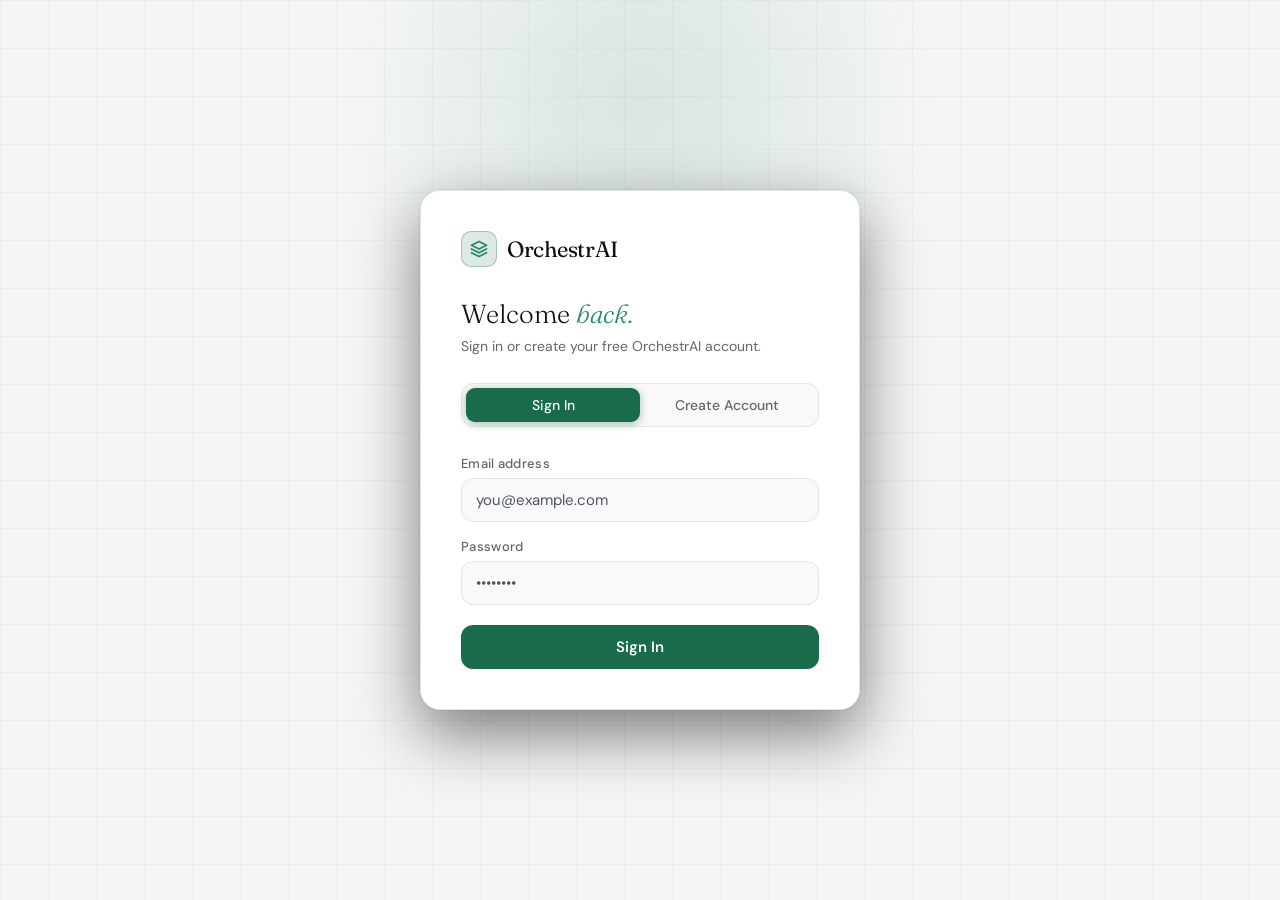
==== static/login.html @ 23ac1806 "Updated file" ====
<!DOCTYPE html>
<html lang="en">
<head>
  <meta charset="UTF-8"/>
  <meta name="viewport" content="width=device-width, initial-scale=1.0"/>
  <title>OrchestrAI — Sign In</title>
  <link rel="icon" type="image/svg+xml" href="data:image/svg+xml,<svg xmlns='http://www.w3.org/2000/svg' viewBox='0 0 24 24' fill='none' stroke='%231a6b4a' stroke-width='2.5' stroke-linecap='round' stroke-linejoin='round'><path d='M12 2L2 7l10 5 10-5-10-5zM2 17l10 5 10-5M2 12l10 5 10-5'/></svg>">
  <link rel="preconnect" href="https://fonts.googleapis.com"/>
  <link href="https://fonts.googleapis.com/css2?family=Fraunces:ital,wght@0,300;0,400;0,600;1,300&family=DM+Sans:wght@300;400;500;600;700&display=swap" rel="stylesheet"/>
  <style>
    *, *::before, *::after { box-sizing: border-box; margin: 0; padding: 0; }

   :root {
      /* Match main app light theme */
      --bg:          #f4f6f5; 
      --surface:     #ffffff;
      --surface-2:   #f9f9f9;
      --border:      #e2e8e4;
      --border-focus:#1a6b4a;
      --text:        #111111;
      --text-muted:  #666666;
      --green:       #1a6b4a;
      --green-light: #238c63;
      --green-glow:  rgba(26,107,74,0.15);
      --error:       #d93025;
      --error-bg:    rgba(217,48,37,0.1);
      --radius:      12px;
    }

    body {
      background: var(--bg);
      color: var(--text);
      font-family: 'DM Sans', sans-serif;
      min-height: 100vh;
      display: flex;
      align-items: center;
      justify-content: center;
      padding: 24px;
      overflow-x: hidden;
    }

    /* ── Animated background grid ──────────────────────────────── */
    body::before {
      content: '';
      position: fixed;
      inset: 0;
      background-image:
        linear-gradient(rgba(26,107,74,0.04) 1px, transparent 1px),
        linear-gradient(90deg, rgba(26,107,74,0.04) 1px, transparent 1px);
      background-size: 48px 48px;
      animation: gridDrift 20s linear infinite;
      pointer-events: none;
      z-index: 0;
    }
    @keyframes gridDrift {
      0%   { background-position: 0 0; }
      100% { background-position: 48px 48px; }
    }

    /* ── Glow orb ───────────────────────────────────────────────── */
    body::after {
      content: '';
      position: fixed;
      top: -200px;
      left: 50%;
      transform: translateX(-50%);
      width: 600px;
      height: 600px;
      background: radial-gradient(circle, rgba(26,107,74,0.12) 0%, transparent 70%);
      pointer-events: none;
      z-index: 0;
      animation: orbPulse 4s ease-in-out infinite alternate;
    }
    @keyframes orbPulse {
      0%   { opacity: 0.6; transform: translateX(-50%) scale(1); }
      100% { opacity: 1;   transform: translateX(-50%) scale(1.1); }
    }

    /* ── Card ───────────────────────────────────────────────────── */
    .card {
      position: relative;
      z-index: 1;
      background: var(--surface);
      border: 1px solid var(--border);
      border-radius: 20px;
      padding: 40px;
      width: 100%;
      max-width: 440px;
      box-shadow: 0 0 0 1px rgba(26,107,74,0.08), 0 24px 64px rgba(0,0,0,0.5);
      animation: cardIn 0.5s cubic-bezier(0.22,1,0.36,1) both;
    }
    @keyframes cardIn {
      from { opacity: 0; transform: translateY(24px) scale(0.97); }
      to   { opacity: 1; transform: translateY(0) scale(1); }
    }

    /* ── Brand ──────────────────────────────────────────────────── */
    .brand {
      display: flex;
      align-items: center;
      gap: 10px;
      margin-bottom: 32px;
    }
    .brand-icon {
      width: 36px;
      height: 36px;
      background: rgba(26,107,74,0.15);
      border: 1px solid rgba(26,107,74,0.3);
      border-radius: 10px;
      display: flex;
      align-items: center;
      justify-content: center;
      color: var(--green-light);
    }
    .brand-name {
      font-family: 'Fraunces', serif;
      font-size: 22px;
      font-weight: 400;
      color: var(--text);
      letter-spacing: -0.3px;
    }

    /* ── Heading ────────────────────────────────────────────────── */
    .card-heading { font-family: 'Fraunces', serif; font-size: 26px; font-weight: 300; line-height: 1.2; margin-bottom: 6px; }
    .card-heading em { font-style: italic; color: var(--green-light); }
    .card-sub { font-size: 14px; color: var(--text-muted); margin-bottom: 28px; }

    /* ── Tab switcher ───────────────────────────────────────────── */
    .tabs {
      display: flex;
      background: var(--surface-2);
      border: 1px solid var(--border);
      border-radius: var(--radius);
      padding: 4px;
      margin-bottom: 28px;
    }
    .tab-btn {
      flex: 1;
      padding: 8px 12px;
      border: none;
      border-radius: 9px;
      background: transparent;
      color: var(--text-muted);
      font-family: 'DM Sans', sans-serif;
      font-size: 14px;
      font-weight: 500;
      cursor: pointer;
      transition: all 0.2s;
    }
    .tab-btn.active {
      background: var(--green);
      color: #fff;
      box-shadow: 0 2px 8px rgba(26,107,74,0.4);
    }

    /* ── Form fields ────────────────────────────────────────────── */
    .field { margin-bottom: 16px; }
    .field label {
      display: block;
      font-size: 13px;
      font-weight: 500;
      color: var(--text-muted);
      margin-bottom: 6px;
      letter-spacing: 0.3px;
    }
    .field input {
      width: 100%;
      padding: 11px 14px;
      background: var(--surface-2);
      border: 1px solid var(--border);
      border-radius: var(--radius);
      color: var(--text);
      font-family: 'DM Sans', sans-serif;
      font-size: 15px;
      outline: none;
      transition: border-color 0.2s, box-shadow 0.2s;
    }
    .field input::placeholder { color: #4d5562; }
    .field input:focus {
      border-color: var(--border-focus);
      box-shadow: 0 0 0 3px var(--green-glow);
    }
    .field input.error-input { border-color: var(--error); }

    /* ── Password strength ──────────────────────────────────────── */
    .strength-bar {
      height: 3px;
      background: var(--border);
      border-radius: 2px;
      margin-top: 6px;
      overflow: hidden;
    }
    .strength-fill {
      height: 100%;
      border-radius: 2px;
      width: 0%;
      transition: width 0.3s, background 0.3s;
    }
    .strength-label { font-size: 11px; color: var(--text-muted); margin-top: 4px; }

    /* ── Error / success banners ────────────────────────────────── */
    .banner {
      display: none;
      padding: 10px 14px;
      border-radius: var(--radius);
      font-size: 13px;
      margin-bottom: 16px;
      align-items: center;
      gap: 8px;
    }
    .banner.error  { display: flex; background: var(--error-bg); color: var(--error); border: 1px solid rgba(248,81,73,0.2); }
    .banner.success{ display: flex; background: rgba(26,107,74,0.1); color: #3fb97d; border: 1px solid rgba(26,107,74,0.25); }

    /* ── Submit button ──────────────────────────────────────────── */
    .submit-btn {
      width: 100%;
      padding: 12px;
      background: var(--green);
      color: #fff;
      border: none;
      border-radius: var(--radius);
      font-family: 'DM Sans', sans-serif;
      font-size: 15px;
      font-weight: 600;
      cursor: pointer;
      transition: background 0.2s, box-shadow 0.2s, transform 0.1s;
      position: relative;
      overflow: hidden;
      margin-top: 4px;
    }
    .submit-btn:hover:not(:disabled) {
      background: var(--green-light);
      box-shadow: 0 4px 16px rgba(26,107,74,0.4);
    }
    .submit-btn:active:not(:disabled) { transform: scale(0.98); }
    .submit-btn:disabled { opacity: 0.6; cursor: not-allowed; }
    .submit-btn .spinner {
      display: none;
      width: 16px; height: 16px;
      border: 2px solid rgba(255,255,255,0.3);
      border-top-color: #fff;
      border-radius: 50%;
      animation: spin 0.7s linear infinite;
      vertical-align: middle;
      margin-right: 6px;
    }
    .submit-btn.loading .spinner { display: inline-block; }
    .submit-btn.loading .btn-text { opacity: 0.7; }
    @keyframes spin { to { transform: rotate(360deg); } }

    /* ── Divider & footer ───────────────────────────────────────── */
    .divider { height: 1px; background: var(--border); margin: 24px 0; }
    .card-footer {
      text-align: center;
      font-size: 13px;
      color: var(--text-muted);
    }
    .card-footer a {
      color: var(--green-light);
      text-decoration: none;
      font-weight: 500;
      cursor: pointer;
    }
    .card-footer a:hover { text-decoration: underline; }

    /* ── User Avatar (shown after login) ────────────────────────── */
    .user-pill {
      display: none;
      align-items: center;
      gap: 10px;
      padding: 12px 16px;
      background: rgba(26,107,74,0.08);
      border: 1px solid rgba(26,107,74,0.2);
      border-radius: 14px;
      margin-bottom: 20px;
    }
    .user-pill.visible { display: flex; }
    .avatar {
      width: 38px; height: 38px;
      border-radius: 50%;
      display: flex; align-items: center; justify-content: center;
      font-weight: 700; font-size: 15px; color: #fff;
      flex-shrink: 0;
    }
    .user-pill-name { font-weight: 600; font-size: 15px; }
    .user-pill-email { font-size: 12px; color: var(--text-muted); }
    .user-pill-actions { margin-left: auto; }
    .btn-sm {
      padding: 6px 12px;
      border: 1px solid var(--border);
      background: var(--surface-2);
      color: var(--text);
      border-radius: 8px;
      font-size: 13px;
      cursor: pointer;
      transition: all 0.2s;
    }
    .btn-sm:hover { border-color: var(--error); color: var(--error); }

    /* ── Panel visibility ───────────────────────────────────────── */
    .form-panel { display: none; }
    .form-panel.active { display: block; }

    /* ── Redirect note ──────────────────────────────────────────── */
    .redirect-note {
      display: none;
      text-align: center;
      padding: 20px 0 4px;
      color: var(--text-muted);
      font-size: 14px;
    }
    .redirect-note a {
      color: var(--green-light);
      font-weight: 500;
      text-decoration: none;
    }
  </style>
</head>
<body>

<div class="card">

  <!-- Brand -->
  <div class="brand">
    <div class="brand-icon">
      <svg viewBox="0 0 24 24" width="18" height="18" fill="none" stroke="currentColor" stroke-width="2.5" stroke-linecap="round" stroke-linejoin="round">
        <path d="M12 2L2 7l10 5 10-5-10-5zM2 17l10 5 10-5M2 12l10 5 10-5"/>
      </svg>
    </div>
    <span class="brand-name">OrchestrAI</span>
  </div>

  <!-- Logged-in pill (shown when already authenticated) -->
  <div class="user-pill" id="user-pill">
    <div class="avatar" id="user-avatar">P</div>
    <div>
      <div class="user-pill-name" id="user-name">Prasanna</div>
      <div class="user-pill-email" id="user-email">email@example.com</div>
    </div>
    <div class="user-pill-actions">
      <button class="btn-sm" onclick="handleLogout()">Sign out</button>
    </div>
  </div>

  <!-- Redirect note (when already logged in) -->
  <div class="redirect-note" id="redirect-note">
    You're signed in. <a href="/">Go to the course creator →</a>
  </div>

  <!-- Auth forms (hidden when logged in) -->
  <div id="auth-section">
    <h1 class="card-heading">Welcome <em>back.</em></h1>
    <p class="card-sub">Sign in or create your free OrchestrAI account.</p>

    <!-- Tab switcher -->
    <div class="tabs">
      <button class="tab-btn active" id="tab-login" onclick="switchTab('login')">Sign In</button>
      <button class="tab-btn" id="tab-register" onclick="switchTab('register')">Create Account</button>
    </div>

    <!-- Error / Success banner -->
    <div class="banner" id="banner">
      <svg id="banner-icon" viewBox="0 0 20 20" fill="currentColor" width="16" height="16">
        <path fill-rule="evenodd" d="M18 10a8 8 0 11-16 0 8 8 0 0116 0zm-7 4a1 1 0 11-2 0 1 1 0 012 0zm-1-9a1 1 0 00-1 1v4a1 1 0 102 0V6a1 1 0 00-1-1z" clip-rule="evenodd"/>
      </svg>
      <span id="banner-msg">Error message here</span>
    </div>

    <!-- ── LOGIN FORM ───────────────────────────────────────────── -->
    <div class="form-panel active" id="panel-login">
      <div class="field">
        <label for="login-email">Email address</label>
        <input type="email" id="login-email" placeholder="you@example.com" autocomplete="email"/>
      </div>
      <div class="field">
        <label for="login-password">Password</label>
        <input type="password" id="login-password" placeholder="••••••••" autocomplete="current-password"/>
      </div>
      <button class="submit-btn" id="login-btn" onclick="handleLogin()">
        <span class="spinner"></span>
        <span class="btn-text">Sign In</span>
      </button>
    </div>

    <!-- ── REGISTER FORM ────────────────────────────────────────── -->
    <div class="form-panel" id="panel-register">
      <div class="field">
        <label for="reg-name">Full name</label>
        <input type="text" id="reg-name" placeholder="Enter your name" autocomplete="name"/>
      </div>
      <div class="field">
        <label for="reg-email">Email address</label>
        <input type="email" id="reg-email" placeholder="you@example.com" autocomplete="email"/>
      </div>
      <div class="field">
        <label for="reg-password">Password</label>
        <input type="password" id="reg-password" placeholder="Min. 8 characters" autocomplete="new-password" oninput="updateStrength(this.value)"/>
        <div class="strength-bar"><div class="strength-fill" id="strength-fill"></div></div>
        <div class="strength-label" id="strength-label"></div>
      </div>
      <button class="submit-btn" id="register-btn" onclick="handleRegister()">
        <span class="spinner"></span>
        <span class="btn-text">Create Account</span>
      </button>
    </div>
</div>

<script>
// ── Config — point to your FastAPI server ──────────────────────────────────
const API = "";   // empty string = same origin; change to "http://localhost:8000" for dev

// ── State ──────────────────────────────────────────────────────────────────
let currentTab = "login";

// ── Tab switching ──────────────────────────────────────────────────────────
function switchTab(tab) {
  currentTab = tab;
  document.getElementById("tab-login").classList.toggle("active", tab === "login");
  document.getElementById("tab-register").classList.toggle("active", tab === "register");
  document.getElementById("panel-login").classList.toggle("active", tab === "login");
  document.getElementById("panel-register").classList.toggle("active", tab === "register");

  const h = document.querySelector(".card-heading");
  const sub = document.querySelector(".card-sub");
  if (tab === "login") {
    h.innerHTML = 'Welcome <em>back.</em>';
    sub.textContent = "Sign in to your OrchestrAI account.";
  } else {
    h.innerHTML = 'Create your <em>account.</em>';
    sub.textContent = "Join OrchestrAI and start building courses.";
  }
  hideBanner();
}

// ── Banner helpers ─────────────────────────────────────────────────────────
function showBanner(msg, type = "error") {
  const el = document.getElementById("banner");
  el.className = `banner ${type}`;
  document.getElementById("banner-msg").textContent = msg;
}
function hideBanner() {
  document.getElementById("banner").className = "banner";
}

// ── Button loading state ───────────────────────────────────────────────────
function setLoading(btnId, loading) {
  const btn = document.getElementById(btnId);
  btn.disabled = loading;
  btn.classList.toggle("loading", loading);
}

// ── Password strength ──────────────────────────────────────────────────────
function updateStrength(val) {
  const fill = document.getElementById("strength-fill");
  const label = document.getElementById("strength-label");
  let score = 0;
  if (val.length >= 8) score++;
  if (/[A-Z]/.test(val)) score++;
  if (/[0-9]/.test(val)) score++;
  if (/[^A-Za-z0-9]/.test(val)) score++;

  const levels = [
    { pct: "0%",   color: "#30363d", text: "" },
    { pct: "25%",  color: "#f85149", text: "Weak" },
    { pct: "50%",  color: "#e3b341", text: "Fair" },
    { pct: "75%",  color: "#1a6b4a", text: "Good" },
    { pct: "100%", color: "#3fb97d", text: "Strong ✓" },
  ];
  const lvl = levels[score] || levels[0];
  fill.style.width = lvl.pct;
  fill.style.background = lvl.color;
  label.textContent = lvl.text;
  label.style.color = lvl.color;
}

// ── LOGIN ──────────────────────────────────────────────────────────────────
async function handleLogin() {
  hideBanner();
  const email    = document.getElementById("login-email").value.trim();
  const password = document.getElementById("login-password").value;

  if (!email || !password) {
    showBanner("Please fill in all fields.");
    return;
  }

  setLoading("login-btn", true);
  try {
    const res  = await fetch(`${API}/auth/login`, {
      method: "POST",
      headers: { "Content-Type": "application/json" },
      body: JSON.stringify({ email, password })
    });
    const data = await res.json();

    if (!data.ok) {
      showBanner(data.error || "Login failed.");
      return;
    }

    // Persist token + user info
    localStorage.setItem("orchestrai_token", data.token);
    localStorage.setItem("orchestrai_user",  JSON.stringify(data.user));

    showBanner("Signed in! Redirecting…", "success");
    setTimeout(() => { window.location.href = "/"; }, 1000);

  } catch (e) {
    showBanner("Network error — is the server running?");
  } finally {
    setLoading("login-btn", false);
  }
}

// ── REGISTER ───────────────────────────────────────────────────────────────
async function handleRegister() {
  hideBanner();
  const full_name = document.getElementById("reg-name").value.trim();
  const email     = document.getElementById("reg-email").value.trim();
  const password  = document.getElementById("reg-password").value;

  if (!full_name || !email || !password) {
    showBanner("Please fill in all fields.");
    return;
  }

  setLoading("register-btn", true);
  try {
    const res  = await fetch(`${API}/auth/register`, {
      method: "POST",
      headers: { "Content-Type": "application/json" },
      body: JSON.stringify({ full_name, email, password })
    });
    const data = await res.json();

    if (!data.ok) {
      showBanner(data.error || "Registration failed.");
      return;
    }

    showBanner("Account created! Signing you in…", "success");

    // Auto-login after registration
    setTimeout(async () => {
      const lRes  = await fetch(`${API}/auth/login`, {
        method: "POST",
        headers: { "Content-Type": "application/json" },
        body: JSON.stringify({ email, password })
      });
      const lData = await lRes.json();
      if (lData.ok) {
        localStorage.setItem("orchestrai_token", lData.token);
        localStorage.setItem("orchestrai_user",  JSON.stringify(lData.user));
        window.location.href = "/";
      }
    }, 1000);

  } catch (e) {
    showBanner("Network error — is the server running?");
  } finally {
    setLoading("register-btn", false);
  }
}

// ── LOGOUT ─────────────────────────────────────────────────────────────────
async function handleLogout() {
  const token = localStorage.getItem("orchestrai_token");
  if (token) {
    await fetch(`${API}/auth/logout`, {
      method: "POST",
      headers: { "Authorization": `Bearer ${token}` }
    }).catch(() => {});
  }
  localStorage.removeItem("orchestrai_token");
  localStorage.removeItem("orchestrai_user");
  location.reload();
}

// ── On-load: check if already logged in ───────────────────────────────────
(function checkExistingSession() {
  const token = localStorage.getItem("orchestrai_token");
  const user  = JSON.parse(localStorage.getItem("orchestrai_user") || "null");

  if (token && user) {
    // Show logged-in pill, hide auth forms
    document.getElementById("auth-section").style.display = "none";
    document.querySelector(".card-heading") && (document.querySelector(".card-heading").style.display = "none");
    document.querySelector(".card-sub")     && (document.querySelector(".card-sub").style.display = "none");

    const pill = document.getElementById("user-pill");
    pill.classList.add("visible");

    const initials = user.full_name.split(" ").map(w => w[0]).join("").toUpperCase().slice(0, 2);
    document.getElementById("user-avatar").textContent = initials;
    document.getElementById("user-avatar").style.background = user.avatar_color || "#1a6b4a";
    document.getElementById("user-name").textContent  = user.full_name;
    document.getElementById("user-email").textContent = user.email;

    document.getElementById("redirect-note").style.display = "block";
  }
})();

// ── Enter key support ──────────────────────────────────────────────────────
document.addEventListener("keydown", e => {
  if (e.key !== "Enter") return;
  if (currentTab === "login")    handleLogin();
  if (currentTab === "register") handleRegister();
});
</script>
</body>
</html>
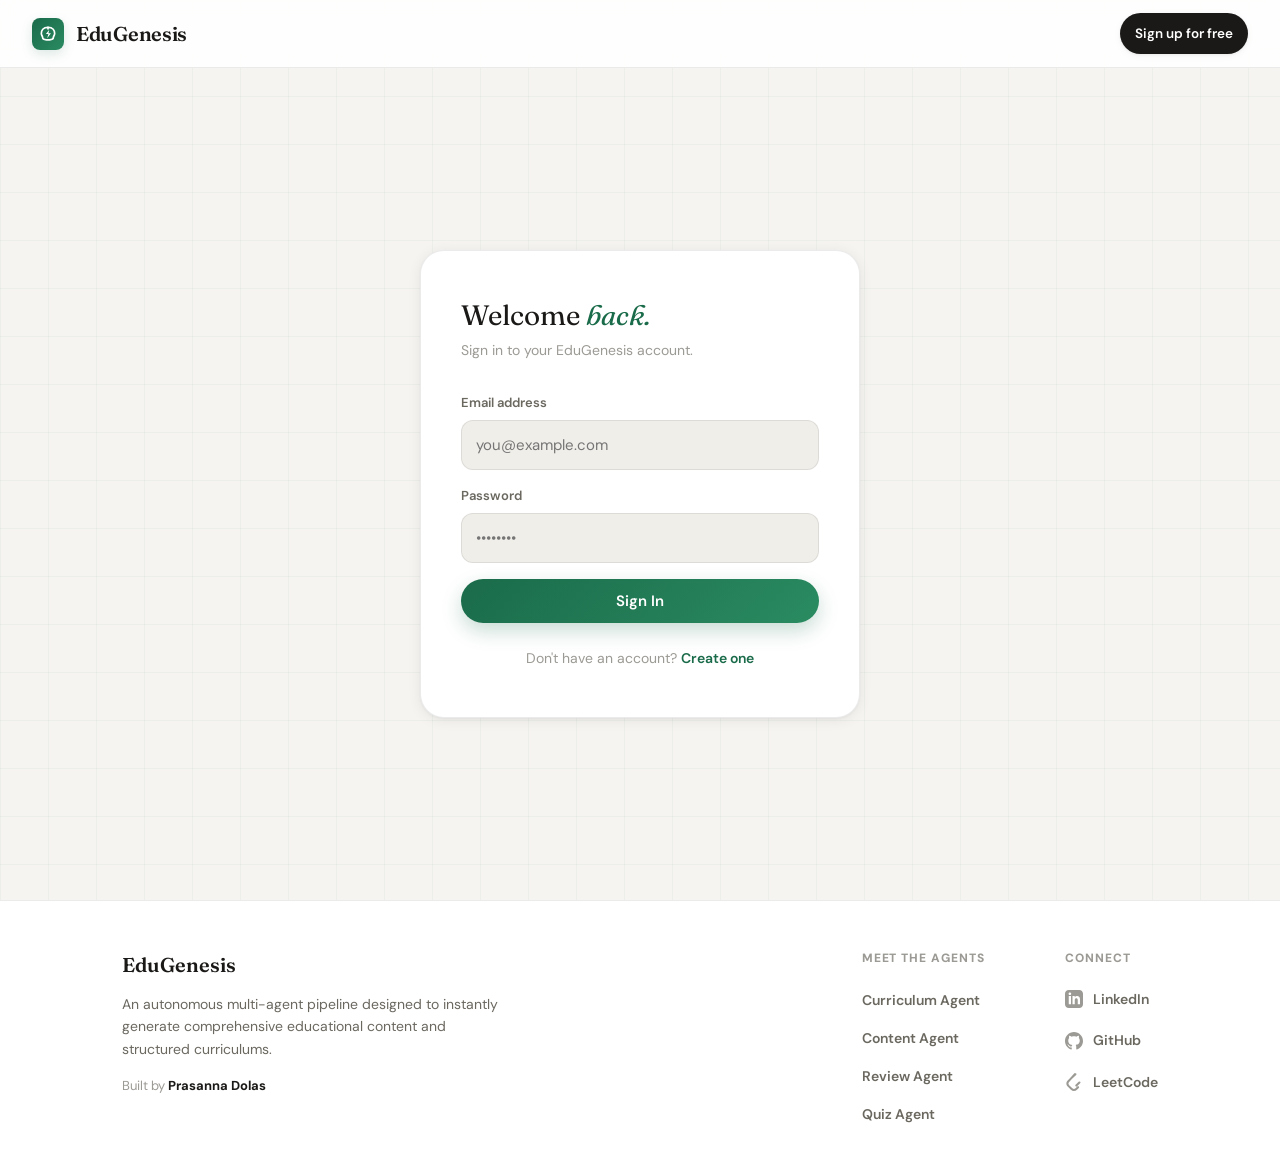
==== commit 9b32b2f5: "updated pages & formating" ====
--- a/static/login.html
+++ b/static/login.html
@@ -3,90 +3,33 @@
 <head>
   <meta charset="UTF-8"/>
   <meta name="viewport" content="width=device-width, initial-scale=1.0"/>
-  <title>OrchestrAI — Sign In</title>
+  <title>EduGenesis — Sign In</title>
   <link rel="icon" type="image/svg+xml" href="data:image/svg+xml,<svg xmlns='http://www.w3.org/2000/svg' viewBox='0 0 24 24' fill='none' stroke='%231a6b4a' stroke-width='2.5' stroke-linecap='round' stroke-linejoin='round'><path d='M12 2L2 7l10 5 10-5-10-5zM2 17l10 5 10-5M2 12l10 5 10-5'/></svg>">
   <link rel="preconnect" href="https://fonts.googleapis.com"/>
   <link href="https://fonts.googleapis.com/css2?family=Fraunces:ital,wght@0,300;0,400;0,600;1,300&family=DM+Sans:wght@300;400;500;600;700&display=swap" rel="stylesheet"/>
+  <link rel="stylesheet" href="/static/style.css">
+  
   <style>
-    *, *::before, *::after { box-sizing: border-box; margin: 0; padding: 0; }
-
-   :root {
-      /* Match main app light theme */
-      --bg:          #f4f6f5; 
-      --surface:     #ffffff;
-      --surface-2:   #f9f9f9;
-      --border:      #e2e8e4;
-      --border-focus:#1a6b4a;
-      --text:        #111111;
-      --text-muted:  #666666;
-      --green:       #1a6b4a;
-      --green-light: #238c63;
-      --green-glow:  rgba(26,107,74,0.15);
-      --error:       #d93025;
-      --error-bg:    rgba(217,48,37,0.1);
-      --radius:      12px;
-    }
-
-    body {
-      background: var(--bg);
-      color: var(--text);
-      font-family: 'DM Sans', sans-serif;
-      min-height: 100vh;
+    body { background: var(--bg); }
+    
+    .auth-wrapper {
       display: flex;
       align-items: center;
       justify-content: center;
-      padding: 24px;
-      overflow-x: hidden;
-    }
-
-    /* ── Animated background grid ──────────────────────────────── */
-    body::before {
-      content: '';
-      position: fixed;
-      inset: 0;
-      background-image:
-        linear-gradient(rgba(26,107,74,0.04) 1px, transparent 1px),
-        linear-gradient(90deg, rgba(26,107,74,0.04) 1px, transparent 1px);
-      background-size: 48px 48px;
-      animation: gridDrift 20s linear infinite;
-      pointer-events: none;
-      z-index: 0;
-    }
-    @keyframes gridDrift {
-      0%   { background-position: 0 0; }
-      100% { background-position: 48px 48px; }
-    }
-
-    /* ── Glow orb ───────────────────────────────────────────────── */
-    body::after {
-      content: '';
-      position: fixed;
-      top: -200px;
-      left: 50%;
-      transform: translateX(-50%);
-      width: 600px;
-      height: 600px;
-      background: radial-gradient(circle, rgba(26,107,74,0.12) 0%, transparent 70%);
-      pointer-events: none;
-      z-index: 0;
-      animation: orbPulse 4s ease-in-out infinite alternate;
-    }
-    @keyframes orbPulse {
-      0%   { opacity: 0.6; transform: translateX(-50%) scale(1); }
-      100% { opacity: 1;   transform: translateX(-50%) scale(1.1); }
-    }
-
-    /* ── Card ───────────────────────────────────────────────────── */
-    .card {
+      min-height: calc(100vh - 68px); /* Full screen minus header */
+      padding: 40px 24px;
+    }
+
+    .auth-card {
       position: relative;
       z-index: 1;
       background: var(--surface);
       border: 1px solid var(--border);
-      border-radius: 20px;
-      padding: 40px;
+      border-radius: var(--radius-xl);
+      padding: 48px 40px;
       width: 100%;
       max-width: 440px;
-      box-shadow: 0 0 0 1px rgba(26,107,74,0.08), 0 24px 64px rgba(0,0,0,0.5);
+      box-shadow: var(--shadow-card);
       animation: cardIn 0.5s cubic-bezier(0.22,1,0.36,1) both;
     }
     @keyframes cardIn {
@@ -94,386 +37,166 @@
       to   { opacity: 1; transform: translateY(0) scale(1); }
     }
 
-    /* ── Brand ──────────────────────────────────────────────────── */
-    .brand {
-      display: flex;
-      align-items: center;
-      gap: 10px;
-      margin-bottom: 32px;
-    }
-    .brand-icon {
-      width: 36px;
-      height: 36px;
-      background: rgba(26,107,74,0.15);
-      border: 1px solid rgba(26,107,74,0.3);
-      border-radius: 10px;
-      display: flex;
-      align-items: center;
-      justify-content: center;
-      color: var(--green-light);
-    }
-    .brand-name {
-      font-family: 'Fraunces', serif;
-      font-size: 22px;
-      font-weight: 400;
-      color: var(--text);
-      letter-spacing: -0.3px;
-    }
-
-    /* ── Heading ────────────────────────────────────────────────── */
-    .card-heading { font-family: 'Fraunces', serif; font-size: 26px; font-weight: 300; line-height: 1.2; margin-bottom: 6px; }
-    .card-heading em { font-style: italic; color: var(--green-light); }
-    .card-sub { font-size: 14px; color: var(--text-muted); margin-bottom: 28px; }
-
-    /* ── Tab switcher ───────────────────────────────────────────── */
-    .tabs {
-      display: flex;
-      background: var(--surface-2);
-      border: 1px solid var(--border);
-      border-radius: var(--radius);
-      padding: 4px;
-      margin-bottom: 28px;
-    }
-    .tab-btn {
-      flex: 1;
-      padding: 8px 12px;
-      border: none;
-      border-radius: 9px;
-      background: transparent;
-      color: var(--text-muted);
-      font-family: 'DM Sans', sans-serif;
-      font-size: 14px;
-      font-weight: 500;
-      cursor: pointer;
-      transition: all 0.2s;
-    }
-    .tab-btn.active {
-      background: var(--green);
-      color: #fff;
-      box-shadow: 0 2px 8px rgba(26,107,74,0.4);
-    }
-
-    /* ── Form fields ────────────────────────────────────────────── */
+    .card-heading { font-family: var(--font-display); font-size: 28px; font-weight: 400; line-height: 1.2; margin-bottom: 6px; }
+    .card-heading em { font-style: italic; color: var(--accent); }
+    .card-sub { font-size: 14px; color: var(--text-muted); margin-bottom: 32px; }
+
     .field { margin-bottom: 16px; }
-    .field label {
-      display: block;
-      font-size: 13px;
-      font-weight: 500;
-      color: var(--text-muted);
-      margin-bottom: 6px;
-      letter-spacing: 0.3px;
-    }
+    .field label { display: block; font-size: 13px; font-weight: 600; color: var(--text-secondary); margin-bottom: 6px; }
     .field input {
-      width: 100%;
-      padding: 11px 14px;
-      background: var(--surface-2);
-      border: 1px solid var(--border);
-      border-radius: var(--radius);
-      color: var(--text);
-      font-family: 'DM Sans', sans-serif;
-      font-size: 15px;
-      outline: none;
-      transition: border-color 0.2s, box-shadow 0.2s;
-    }
-    .field input::placeholder { color: #4d5562; }
-    .field input:focus {
-      border-color: var(--border-focus);
-      box-shadow: 0 0 0 3px var(--green-glow);
-    }
-    .field input.error-input { border-color: var(--error); }
-
-    /* ── Password strength ──────────────────────────────────────── */
-    .strength-bar {
-      height: 3px;
-      background: var(--border);
-      border-radius: 2px;
-      margin-top: 6px;
-      overflow: hidden;
-    }
-    .strength-fill {
-      height: 100%;
-      border-radius: 2px;
-      width: 0%;
-      transition: width 0.3s, background 0.3s;
-    }
-    .strength-label { font-size: 11px; color: var(--text-muted); margin-top: 4px; }
-
-    /* ── Error / success banners ────────────────────────────────── */
+      width: 100%; padding: 12px 14px; background: var(--surface2);
+      border: 1px solid var(--border); border-radius: var(--radius-md);
+      color: var(--text-primary); font-family: var(--font-body); font-size: 15px;
+      outline: none; transition: all var(--transition);
+    }
+    .field input:focus { border-color: var(--accent); box-shadow: 0 0 0 3px var(--accent-light); }
+
     .banner {
-      display: none;
-      padding: 10px 14px;
-      border-radius: var(--radius);
-      font-size: 13px;
-      margin-bottom: 16px;
-      align-items: center;
-      gap: 8px;
-    }
-    .banner.error  { display: flex; background: var(--error-bg); color: var(--error); border: 1px solid rgba(248,81,73,0.2); }
-    .banner.success{ display: flex; background: rgba(26,107,74,0.1); color: #3fb97d; border: 1px solid rgba(26,107,74,0.25); }
-
-    /* ── Submit button ──────────────────────────────────────────── */
+      display: none; padding: 12px 14px; border-radius: var(--radius-md);
+      font-size: 13px; margin-bottom: 20px; align-items: center; gap: 8px; font-weight: 500;
+    }
+    .banner.error  { display: flex; background: var(--danger-light); color: var(--danger); border: 1px solid rgba(180,35,24,0.16); }
+    .banner.success{ display: flex; background: var(--success-light); color: var(--success); border: 1px solid rgba(21,127,82,0.2); }
+
     .submit-btn {
-      width: 100%;
-      padding: 12px;
-      background: var(--green);
-      color: #fff;
-      border: none;
-      border-radius: var(--radius);
-      font-family: 'DM Sans', sans-serif;
-      font-size: 15px;
-      font-weight: 600;
-      cursor: pointer;
-      transition: background 0.2s, box-shadow 0.2s, transform 0.1s;
-      position: relative;
-      overflow: hidden;
-      margin-top: 4px;
-    }
-    .submit-btn:hover:not(:disabled) {
-      background: var(--green-light);
-      box-shadow: 0 4px 16px rgba(26,107,74,0.4);
-    }
-    .submit-btn:active:not(:disabled) { transform: scale(0.98); }
+      width: 100%; padding: 14px; background: linear-gradient(135deg, var(--accent), #2a8b61);
+      color: #fff; border: none; border-radius: var(--radius-full);
+      font-family: var(--font-body); font-size: 15px; font-weight: 600;
+      cursor: pointer; transition: all var(--transition); margin-top: 8px;
+    }
+    .submit-btn:hover:not(:disabled) { box-shadow: 0 8px 20px rgba(26,107,74,0.24); transform: translateY(-1px); }
     .submit-btn:disabled { opacity: 0.6; cursor: not-allowed; }
-    .submit-btn .spinner {
-      display: none;
-      width: 16px; height: 16px;
-      border: 2px solid rgba(255,255,255,0.3);
-      border-top-color: #fff;
-      border-radius: 50%;
-      animation: spin 0.7s linear infinite;
-      vertical-align: middle;
-      margin-right: 6px;
+    
+    .spinner {
+      display: none; width: 16px; height: 16px; border: 2px solid rgba(255,255,255,0.3);
+      border-top-color: #fff; border-radius: 50%; animation: spin 0.7s linear infinite;
+      vertical-align: middle; margin-right: 6px;
     }
     .submit-btn.loading .spinner { display: inline-block; }
-    .submit-btn.loading .btn-text { opacity: 0.7; }
     @keyframes spin { to { transform: rotate(360deg); } }
 
-    /* ── Divider & footer ───────────────────────────────────────── */
-    .divider { height: 1px; background: var(--border); margin: 24px 0; }
-    .card-footer {
-      text-align: center;
-      font-size: 13px;
-      color: var(--text-muted);
-    }
-    .card-footer a {
-      color: var(--green-light);
-      text-decoration: none;
-      font-weight: 500;
-      cursor: pointer;
-    }
-    .card-footer a:hover { text-decoration: underline; }
-
-    /* ── User Avatar (shown after login) ────────────────────────── */
-    .user-pill {
-      display: none;
-      align-items: center;
-      gap: 10px;
-      padding: 12px 16px;
-      background: rgba(26,107,74,0.08);
-      border: 1px solid rgba(26,107,74,0.2);
-      border-radius: 14px;
-      margin-bottom: 20px;
-    }
-    .user-pill.visible { display: flex; }
-    .avatar {
-      width: 38px; height: 38px;
-      border-radius: 50%;
-      display: flex; align-items: center; justify-content: center;
-      font-weight: 700; font-size: 15px; color: #fff;
-      flex-shrink: 0;
-    }
-    .user-pill-name { font-weight: 600; font-size: 15px; }
-    .user-pill-email { font-size: 12px; color: var(--text-muted); }
-    .user-pill-actions { margin-left: auto; }
-    .btn-sm {
-      padding: 6px 12px;
-      border: 1px solid var(--border);
-      background: var(--surface-2);
-      color: var(--text);
-      border-radius: 8px;
-      font-size: 13px;
-      cursor: pointer;
-      transition: all 0.2s;
-    }
-    .btn-sm:hover { border-color: var(--error); color: var(--error); }
-
-    /* ── Panel visibility ───────────────────────────────────────── */
-    .form-panel { display: none; }
-    .form-panel.active { display: block; }
-
-    /* ── Redirect note ──────────────────────────────────────────── */
-    .redirect-note {
-      display: none;
-      text-align: center;
-      padding: 20px 0 4px;
-      color: var(--text-muted);
-      font-size: 14px;
-    }
-    .redirect-note a {
-      color: var(--green-light);
-      font-weight: 500;
-      text-decoration: none;
-    }
+    .card-footer { text-align: center; font-size: 14px; color: var(--text-muted); margin-top: 24px; }
+    .card-footer a { color: var(--accent); text-decoration: none; font-weight: 600; transition: color var(--transition); }
+    .card-footer a:hover { color: #114a33; }
   </style>
 </head>
 <body>
 
-<div class="card">
-
-  <!-- Brand -->
-  <div class="brand">
-    <div class="brand-icon">
-      <svg viewBox="0 0 24 24" width="18" height="18" fill="none" stroke="currentColor" stroke-width="2.5" stroke-linecap="round" stroke-linejoin="round">
-        <path d="M12 2L2 7l10 5 10-5-10-5zM2 17l10 5 10-5M2 12l10 5 10-5"/>
-      </svg>
+<div class="app">
+  <main class="main">
+    
+    <div class="topbar">
+      <div class="topbar-left" style="cursor: pointer;" onclick="window.location.href='/'">
+        <div class="brand-icon">
+         <svg viewBox="0 0 24 24" width="20" height="20" fill="none" stroke="currentColor" stroke-width="2" stroke-linecap="round" stroke-linejoin="round">
+            <path d="M12 4 C 6 4 4 8 4 11.5 C 4 13.5 5.5 14.5 5.5 16 C 5.5 18 7.5 19 10 19 L 14 19 C 16.5 19 18.5 18 18.5 16 C 18.5 14.5 20 13.5 20 11.5 C 20 8 18 4 12 4 Z" />
+            <path d="M12 4 V 6" />
+            <path d="M13.5 7 L 9.5 12 H 12.5 L 11 17 L 15.5 11 H 12.5 Z" fill="currentColor" stroke="none" />
+          </svg>
+        </div>
+        <span class="topbar-title">EduGenesis</span>
+      </div>
+
+      <div class="topbar-actions">
+        <button class="btn btn-primary" onclick="window.location.href='/register'">Sign up for free</button>
+      </div>
     </div>
-    <span class="brand-name">OrchestrAI</span>
-  </div>
-
-  <!-- Logged-in pill (shown when already authenticated) -->
-  <div class="user-pill" id="user-pill">
-    <div class="avatar" id="user-avatar">P</div>
-    <div>
-      <div class="user-pill-name" id="user-name">Prasanna</div>
-      <div class="user-pill-email" id="user-email">email@example.com</div>
+
+    <div class="auth-wrapper">
+      <div class="auth-card">
+        <h1 class="card-heading">Welcome <em>back.</em></h1>
+        <p class="card-sub">Sign in to your EduGenesis account.</p>
+
+        <div class="banner" id="banner">
+          <svg viewBox="0 0 20 20" fill="currentColor" width="16" height="16">
+            <path fill-rule="evenodd" d="M18 10a8 8 0 11-16 0 8 8 0 0116 0zm-7 4a1 1 0 11-2 0 1 1 0 012 0zm-1-9a1 1 0 00-1 1v4a1 1 0 102 0V6a1 1 0 00-1-1z" clip-rule="evenodd"/>
+          </svg>
+          <span id="banner-msg"></span>
+        </div>
+
+        <div class="field">
+          <label for="login-email">Email address</label>
+          <input type="email" id="login-email" placeholder="you@example.com" autocomplete="email"/>
+        </div>
+        <div class="field">
+          <label for="login-password">Password</label>
+          <input type="password" id="login-password" placeholder="••••••••" autocomplete="current-password"/>
+        </div>
+        
+        <button class="submit-btn" id="login-btn" onclick="handleLogin()">
+          <span class="spinner"></span>
+          <span class="btn-text">Sign In</span>
+        </button>
+
+        <div class="card-footer">
+          Don't have an account? <a href="/register">Create one</a>
+        </div>
+      </div>
     </div>
-    <div class="user-pill-actions">
-      <button class="btn-sm" onclick="handleLogout()">Sign out</button>
-    </div>
-  </div>
-
-  <!-- Redirect note (when already logged in) -->
-  <div class="redirect-note" id="redirect-note">
-    You're signed in. <a href="/">Go to the course creator →</a>
-  </div>
-
-  <!-- Auth forms (hidden when logged in) -->
-  <div id="auth-section">
-    <h1 class="card-heading">Welcome <em>back.</em></h1>
-    <p class="card-sub">Sign in or create your free OrchestrAI account.</p>
-
-    <!-- Tab switcher -->
-    <div class="tabs">
-      <button class="tab-btn active" id="tab-login" onclick="switchTab('login')">Sign In</button>
-      <button class="tab-btn" id="tab-register" onclick="switchTab('register')">Create Account</button>
-    </div>
-
-    <!-- Error / Success banner -->
-    <div class="banner" id="banner">
-      <svg id="banner-icon" viewBox="0 0 20 20" fill="currentColor" width="16" height="16">
-        <path fill-rule="evenodd" d="M18 10a8 8 0 11-16 0 8 8 0 0116 0zm-7 4a1 1 0 11-2 0 1 1 0 012 0zm-1-9a1 1 0 00-1 1v4a1 1 0 102 0V6a1 1 0 00-1-1z" clip-rule="evenodd"/>
-      </svg>
-      <span id="banner-msg">Error message here</span>
-    </div>
-
-    <!-- ── LOGIN FORM ───────────────────────────────────────────── -->
-    <div class="form-panel active" id="panel-login">
-      <div class="field">
-        <label for="login-email">Email address</label>
-        <input type="email" id="login-email" placeholder="you@example.com" autocomplete="email"/>
-      </div>
-      <div class="field">
-        <label for="login-password">Password</label>
-        <input type="password" id="login-password" placeholder="••••••••" autocomplete="current-password"/>
-      </div>
-      <button class="submit-btn" id="login-btn" onclick="handleLogin()">
-        <span class="spinner"></span>
-        <span class="btn-text">Sign In</span>
-      </button>
-    </div>
-
-    <!-- ── REGISTER FORM ────────────────────────────────────────── -->
-    <div class="form-panel" id="panel-register">
-      <div class="field">
-        <label for="reg-name">Full name</label>
-        <input type="text" id="reg-name" placeholder="Enter your name" autocomplete="name"/>
-      </div>
-      <div class="field">
-        <label for="reg-email">Email address</label>
-        <input type="email" id="reg-email" placeholder="you@example.com" autocomplete="email"/>
-      </div>
-      <div class="field">
-        <label for="reg-password">Password</label>
-        <input type="password" id="reg-password" placeholder="Min. 8 characters" autocomplete="new-password" oninput="updateStrength(this.value)"/>
-        <div class="strength-bar"><div class="strength-fill" id="strength-fill"></div></div>
-        <div class="strength-label" id="strength-label"></div>
-      </div>
-      <button class="submit-btn" id="register-btn" onclick="handleRegister()">
-        <span class="spinner"></span>
-        <span class="btn-text">Create Account</span>
-      </button>
-    </div>
+
+    <footer class="app-footer">
+      <div class="footer-container">
+        
+        <div class="footer-col">
+          <div class="footer-brand">EduGenesis</div>
+          <p class="footer-desc">An autonomous multi-agent pipeline designed to instantly generate comprehensive educational content and structured curriculums.</p>
+          <div class="footer-credit">Built by <strong>Prasanna Dolas</strong></div>
+        </div>
+
+        <div class="footer-col">
+          <h3 class="footer-heading">Meet the Agents</h3>
+          <ul class="footer-list">
+            <li><button class="footer-link" onclick="window.location.href='/'">Curriculum Agent</button></li>
+            <li><button class="footer-link" onclick="window.location.href='/'">Content Agent</button></li>
+            <li><button class="footer-link" onclick="window.location.href='/'">Review Agent</button></li>
+            <li><button class="footer-link" onclick="window.location.href='/'">Quiz Agent</button></li>
+          </ul>
+        </div>
+
+        <div class="footer-col">
+          <h3 class="footer-heading">Connect</h3>
+          <ul class="footer-list">
+            <li>
+              <a href="https://www.linkedin.com/in/prasanna-dolas-b872aa328/" class="footer-link" target="_blank" rel="noopener">
+                <svg viewBox="0 0 24 24" width="18" height="18" fill="currentColor"><path d="M19 0h-14c-2.761 0-5 2.239-5 5v14c0 2.761 2.239 5 5 5h14c2.762 0 5-2.239 5-5v-14c0-2.761-2.238-5-5-5zm-11 19h-3v-11h3v11zm-1.5-12.268c-.966 0-1.75-.79-1.75-1.764s.784-1.764 1.75-1.764 1.75.79 1.75 1.764-.783 1.764-1.75 1.764zm13.5 12.268h-3v-5.604c0-3.368-4-3.113-4 0v5.604h-3v-11h3v1.765c1.396-2.586 7-2.777 7 2.476v6.759z"/></svg>
+                LinkedIn
+              </a>
+            </li>
+            <li>
+              <a href="https://github.com/prasannadolas" class="footer-link" target="_blank" rel="noopener">
+                <svg viewBox="0 0 24 24" width="18" height="18" fill="currentColor"><path d="M12 0c-6.626 0-12 5.373-12 12 0 5.302 3.438 9.8 8.207 11.387.599.111.793-.261.793-.577v-2.234c-3.338.726-4.033-1.416-4.033-1.416-.546-1.387-1.333-1.756-1.333-1.756-1.089-.745.083-.729.083-.729 1.205.084 1.839 1.237 1.839 1.237 1.07 1.834 2.807 1.304 3.492.997.107-.775.418-1.305.762-1.604-2.665-.305-5.467-1.334-5.467-5.931 0-1.311.469-2.381 1.236-3.221-.124-.303-.535-1.524.117-3.176 0 0 1.008-.322 3.301 1.23.957-.266 1.983-.399 3.003-.404 1.02.005 2.047.138 3.006.404 2.291-1.552 3.297-1.23 3.297-1.23.653 1.653.242 2.874.118 3.176.77.84 1.235 1.911 1.235 3.221 0 4.609-2.807 5.624-5.479 5.921.43.372.823 1.102.823 2.222v3.293c0 .319.192.694.801.576 4.765-1.589 8.199-6.086 8.199-11.386 0-6.627-5.373-12-12-12z"/></svg>
+                GitHub
+              </a>
+            </li>
+            <li>
+              <a href="https://leetcode.com/u/prasannadolas/" class="footer-link" target="_blank" rel="noopener">
+                <svg viewBox="0 0 24 24" width="18" height="18" fill="currentColor"><path d="M13.483 0a1.374 1.374 0 0 0-.961.438L7.116 6.226l-3.854 4.126a5.266 5.266 0 0 0-1.209 2.104 5.35 5.35 0 0 0-.125.513 5.527 5.527 0 0 0 .062 2.362 5.83 5.83 0 0 0 .349 1.017 5.939 5.939 0 0 0 1.271 1.818l4.277 4.193.039.038c2.248 2.165 5.852 2.133 8.063-.074l2.396-2.392c.54-.54.54-1.414.003-1.955a1.378 1.378 0 0 0-1.951-.003l-2.396 2.392a3.021 3.021 0 0 1-4.205.038l-.02-.019-4.276-4.193c-.652-.64-.972-1.469-.948-2.263a2.68 2.68 0 0 1 .066-.523 2.545 2.545 0 0 1 .619-1.164L9.13 8.114l5.7-5.541a1.377 1.377 0 0 0-.03-1.957 1.373 1.373 0 0 0-1.317-.178zm5.72 11.232a1.374 1.374 0 0 0-.961.438l-4.102 4.103a1.377 1.377 0 0 0 0 1.952 1.377 1.377 0 0 0 1.951 0l4.102-4.103a1.377 1.377 0 0 0 0-1.952 1.374 1.374 0 0 0-.99-.438z"/></svg>
+                LeetCode
+              </a>
+            </li>
+          </ul>    
+        </div>
+        
+      </div>
+    </footer>
+  </main>
 </div>
 
 <script>
-// ── Config — point to your FastAPI server ──────────────────────────────────
-const API = "";   // empty string = same origin; change to "http://localhost:8000" for dev
-
-// ── State ──────────────────────────────────────────────────────────────────
-let currentTab = "login";
-
-// ── Tab switching ──────────────────────────────────────────────────────────
-function switchTab(tab) {
-  currentTab = tab;
-  document.getElementById("tab-login").classList.toggle("active", tab === "login");
-  document.getElementById("tab-register").classList.toggle("active", tab === "register");
-  document.getElementById("panel-login").classList.toggle("active", tab === "login");
-  document.getElementById("panel-register").classList.toggle("active", tab === "register");
-
-  const h = document.querySelector(".card-heading");
-  const sub = document.querySelector(".card-sub");
-  if (tab === "login") {
-    h.innerHTML = 'Welcome <em>back.</em>';
-    sub.textContent = "Sign in to your OrchestrAI account.";
-  } else {
-    h.innerHTML = 'Create your <em>account.</em>';
-    sub.textContent = "Join OrchestrAI and start building courses.";
-  }
-  hideBanner();
-}
-
-// ── Banner helpers ─────────────────────────────────────────────────────────
+const API = ""; 
+
 function showBanner(msg, type = "error") {
   const el = document.getElementById("banner");
   el.className = `banner ${type}`;
   document.getElementById("banner-msg").textContent = msg;
 }
-function hideBanner() {
-  document.getElementById("banner").className = "banner";
-}
-
-// ── Button loading state ───────────────────────────────────────────────────
-function setLoading(btnId, loading) {
-  const btn = document.getElementById(btnId);
+function hideBanner() { document.getElementById("banner").className = "banner"; }
+function setLoading(loading) {
+  const btn = document.getElementById("login-btn");
   btn.disabled = loading;
   btn.classList.toggle("loading", loading);
 }
 
-// ── Password strength ──────────────────────────────────────────────────────
-function updateStrength(val) {
-  const fill = document.getElementById("strength-fill");
-  const label = document.getElementById("strength-label");
-  let score = 0;
-  if (val.length >= 8) score++;
-  if (/[A-Z]/.test(val)) score++;
-  if (/[0-9]/.test(val)) score++;
-  if (/[^A-Za-z0-9]/.test(val)) score++;
-
-  const levels = [
-    { pct: "0%",   color: "#30363d", text: "" },
-    { pct: "25%",  color: "#f85149", text: "Weak" },
-    { pct: "50%",  color: "#e3b341", text: "Fair" },
-    { pct: "75%",  color: "#1a6b4a", text: "Good" },
-    { pct: "100%", color: "#3fb97d", text: "Strong ✓" },
-  ];
-  const lvl = levels[score] || levels[0];
-  fill.style.width = lvl.pct;
-  fill.style.background = lvl.color;
-  label.textContent = lvl.text;
-  label.style.color = lvl.color;
-}
-
-// ── LOGIN ──────────────────────────────────────────────────────────────────
 async function handleLogin() {
   hideBanner();
   const email    = document.getElementById("login-email").value.trim();
@@ -484,7 +207,7 @@
     return;
   }
 
-  setLoading("login-btn", true);
+  setLoading(true);
   try {
     const res  = await fetch(`${API}/auth/login`, {
       method: "POST",
@@ -498,113 +221,26 @@
       return;
     }
 
-    // Persist token + user info
     localStorage.setItem("orchestrai_token", data.token);
     localStorage.setItem("orchestrai_user",  JSON.stringify(data.user));
 
     showBanner("Signed in! Redirecting…", "success");
-    setTimeout(() => { window.location.href = "/"; }, 1000);
+    setTimeout(() => { window.location.href = "/"; }, 800);
 
   } catch (e) {
     showBanner("Network error — is the server running?");
   } finally {
-    setLoading("login-btn", false);
+    setLoading(false);
   }
 }
 
-// ── REGISTER ───────────────────────────────────────────────────────────────
-async function handleRegister() {
-  hideBanner();
-  const full_name = document.getElementById("reg-name").value.trim();
-  const email     = document.getElementById("reg-email").value.trim();
-  const password  = document.getElementById("reg-password").value;
-
-  if (!full_name || !email || !password) {
-    showBanner("Please fill in all fields.");
-    return;
-  }
-
-  setLoading("register-btn", true);
-  try {
-    const res  = await fetch(`${API}/auth/register`, {
-      method: "POST",
-      headers: { "Content-Type": "application/json" },
-      body: JSON.stringify({ full_name, email, password })
-    });
-    const data = await res.json();
-
-    if (!data.ok) {
-      showBanner(data.error || "Registration failed.");
-      return;
-    }
-
-    showBanner("Account created! Signing you in…", "success");
-
-    // Auto-login after registration
-    setTimeout(async () => {
-      const lRes  = await fetch(`${API}/auth/login`, {
-        method: "POST",
-        headers: { "Content-Type": "application/json" },
-        body: JSON.stringify({ email, password })
-      });
-      const lData = await lRes.json();
-      if (lData.ok) {
-        localStorage.setItem("orchestrai_token", lData.token);
-        localStorage.setItem("orchestrai_user",  JSON.stringify(lData.user));
-        window.location.href = "/";
-      }
-    }, 1000);
-
-  } catch (e) {
-    showBanner("Network error — is the server running?");
-  } finally {
-    setLoading("register-btn", false);
-  }
-}
-
-// ── LOGOUT ─────────────────────────────────────────────────────────────────
-async function handleLogout() {
-  const token = localStorage.getItem("orchestrai_token");
-  if (token) {
-    await fetch(`${API}/auth/logout`, {
-      method: "POST",
-      headers: { "Authorization": `Bearer ${token}` }
-    }).catch(() => {});
-  }
-  localStorage.removeItem("orchestrai_token");
-  localStorage.removeItem("orchestrai_user");
-  location.reload();
-}
-
-// ── On-load: check if already logged in ───────────────────────────────────
-(function checkExistingSession() {
-  const token = localStorage.getItem("orchestrai_token");
-  const user  = JSON.parse(localStorage.getItem("orchestrai_user") || "null");
-
-  if (token && user) {
-    // Show logged-in pill, hide auth forms
-    document.getElementById("auth-section").style.display = "none";
-    document.querySelector(".card-heading") && (document.querySelector(".card-heading").style.display = "none");
-    document.querySelector(".card-sub")     && (document.querySelector(".card-sub").style.display = "none");
-
-    const pill = document.getElementById("user-pill");
-    pill.classList.add("visible");
-
-    const initials = user.full_name.split(" ").map(w => w[0]).join("").toUpperCase().slice(0, 2);
-    document.getElementById("user-avatar").textContent = initials;
-    document.getElementById("user-avatar").style.background = user.avatar_color || "#1a6b4a";
-    document.getElementById("user-name").textContent  = user.full_name;
-    document.getElementById("user-email").textContent = user.email;
-
-    document.getElementById("redirect-note").style.display = "block";
-  }
-})();
-
-// ── Enter key support ──────────────────────────────────────────────────────
+// Redirect if already logged in
+if (localStorage.getItem("orchestrai_token")) {
+    window.location.href = "/";
+}
+
 document.addEventListener("keydown", e => {
-  if (e.key !== "Enter") return;
-  if (currentTab === "login")    handleLogin();
-  if (currentTab === "register") handleRegister();
+  if (e.key === "Enter") handleLogin();
 });
 </script>
 </body>
--- a/static/style.css
+++ b/static/style.css
@@ -0,0 +1,1077 @@
+:root {
+  --bg: #f5f4f0;
+  --surface: #ffffff;
+  --surface2: #f0eee9;
+  --surface3: #ebe8e1;
+  --border: rgba(0,0,0,0.08);
+  --border-strong: rgba(0,0,0,0.14);
+  --text-primary: #1a1917;
+  --text-secondary: #6b6860;
+  --text-muted: #9c9a94;
+  --accent: #1a6b4a;
+  --accent-light: #e8f4ee;
+  --accent2: #7c5cbf;
+  --accent2-light: #f0ebfb;
+  --warn: #c86b1a;
+  --warn-light: #fbf0e8;
+  --danger: #b42318;
+  --danger-light: #fdecec;
+  --success: #157f52;
+  --success-light: #e8f7ef;
+  --radius-sm: 8px;
+  --radius-md: 12px;
+  --radius-lg: 18px;
+  --radius-xl: 24px;
+  --radius-full: 999px;
+  --shadow: 0 1px 3px rgba(0,0,0,0.06), 0 2px 8px rgba(0,0,0,0.04);
+  --shadow-card: 0 2px 14px rgba(0,0,0,0.07), 0 1px 3px rgba(0,0,0,0.05);
+  --font-display: 'Fraunces', Georgia, serif;
+  --font-body: 'DM Sans', system-ui, sans-serif;
+  --transition: 0.2s cubic-bezier(0.4, 0, 0.2, 1);
+}
+
+*, *::before, *::after { box-sizing: border-box; margin: 0; padding: 0; }
+
+body {
+  font-family: var(--font-body);
+  background: var(--bg); /* Cleaned up to match the login page */
+  color: var(--text-primary);
+  min-height: 100vh;
+  font-size: 15px;
+  line-height: 1.6;
+  -webkit-font-smoothing: antialiased;
+}
+
+/* ── Animated background grid ──────────────────────────────── */
+body::before {
+  content: '';
+  position: fixed;
+  inset: 0;
+  background-image:
+    linear-gradient(rgba(26,107,74,0.04) 1px, transparent 1px),
+    linear-gradient(90deg, rgba(26,107,74,0.04) 1px, transparent 1px);
+  background-size: 48px 48px;
+  animation: gridDrift 20s linear infinite;
+  pointer-events: none;
+  z-index: 0;
+}
+@keyframes gridDrift {
+  0%   { background-position: 0 0; }
+  100% { background-position: 48px 48px; }
+}
+
+
+button, input, textarea, select { font: inherit; }
+
+.app { 
+  display: flex; 
+  min-height: 100vh; 
+  position: relative; /* Add this */
+  z-index: 1;         /* Add this */
+}
+.main { flex: 1; min-width: 0; display: flex; flex-direction: column; }
+
+/* ── TOP BAR ── */
+.topbar {
+  background: rgba(255, 255, 255, 0.88);
+  backdrop-filter: blur(12px);
+  -webkit-backdrop-filter: blur(12px);
+  border-bottom: 1px solid var(--border);
+  padding: 0 32px;
+  height: 68px;
+  display: flex;
+  align-items: center;
+  justify-content: space-between;
+  position: sticky;
+  top: 0;
+  z-index: 50;
+  transition: all 0.3s cubic-bezier(0.4, 0, 0.2, 1);
+}
+
+.topbar.scrolled {
+  box-shadow: 0 4px 24px rgba(0, 0, 0, 0.04);
+}
+
+.topbar-left {
+  display: flex;
+  align-items: center;
+  gap: 12px;
+  flex: 1;
+}
+
+.brand-icon {
+  width: 32px;
+  height: 32px;
+  border-radius: 8px;
+  background: linear-gradient(135deg, var(--accent), #2a8b61);
+  color: white;
+  display: flex;
+  align-items: center;
+  justify-content: center;
+  box-shadow: 0 4px 12px rgba(26,107,74,0.15);
+}
+
+.topbar-title {
+  font-family: var(--font-display);
+  font-size: 20px;
+  font-weight: 600;
+  color: var(--text-primary);
+  letter-spacing: -0.3px;
+}
+
+.topbar-nav {
+  display: flex;
+  align-items: center;
+  gap: 24px;
+  flex: 1;
+  justify-content: center;
+}
+
+.nav-link {
+  text-decoration: none;
+  font-size: 14px;
+  font-weight: 600;
+  color: var(--text-muted);
+  transition: color var(--transition);
+  position: relative;
+}
+
+.nav-link:hover, .nav-link.active {
+  color: var(--text-primary);
+}
+
+.nav-link.active::after {
+  content: '';
+  position: absolute;
+  bottom: -24px;
+  left: 0;
+  right: 0;
+  height: 2px;
+  background: var(--accent);
+  border-radius: 2px 2px 0 0;
+}
+
+.topbar-actions {
+  display: flex;
+  align-items: center;
+  justify-content: flex-end;
+  gap: 16px;
+  flex: 1;
+}
+
+.btn {
+  display: inline-flex;
+  align-items: center;
+  justify-content: center;
+  gap: 6px;
+  padding: 9px 14px;
+  font-size: 13.5px;
+  font-weight: 600;
+  border-radius: var(--radius-full);
+  border: 1px solid var(--border-strong);
+  background: rgba(255,255,255,0.6);
+  color: var(--text-primary);
+  cursor: pointer;
+  transition: all var(--transition);
+  white-space: nowrap;
+  user-select: none;
+}
+.btn:hover { background: var(--surface2); border-color: rgba(0,0,0,0.2); transform: translateY(-1px); }
+.btn:disabled { opacity: 0.55; cursor: not-allowed; transform: none; }
+.btn-primary { background: var(--text-primary); color: white; border-color: transparent; box-shadow: var(--shadow); }
+.btn-primary:hover { background: #333; }
+.btn-secondary { background: var(--surface); }
+.btn-danger { background: var(--danger-light); color: var(--danger); border-color: rgba(180,35,24,0.16); }
+
+/* ── LAYOUT & PANELS ── */
+.content {
+  flex: 1;
+  padding: 40px 32px;
+  max-width: 1100px;
+  margin: 0 auto;
+  width: 100%;
+}
+
+.panel { display: none; }
+.panel.active { display: block; }
+
+.hero-card, .side-card, .empty-state, .summary-card, .filter-card, .course-card, .lesson-card, .quiz-card, .stage-card, .global-progress, .error-banner {
+  background: rgba(255,255,255,0.92);
+  border: 1px solid var(--border);
+  border-radius: var(--radius-xl);
+  box-shadow: var(--shadow-card);
+}
+
+/* ── CREATE HERO AREA ── */
+.create-hero {
+  text-align: center;
+  padding: 48px 0 40px;
+}
+
+.hero-sparkles {
+  display: flex;
+  justify-content: center;
+  gap: 4px;
+  margin-bottom: 16px;
+}
+.sparkle {
+  width: 10px; height: 10px; background: var(--accent2);
+  clip-path: polygon(50% 0%,61% 35%,98% 35%,68% 57%,79% 91%,50% 70%,21% 91%,32% 57%,2% 35%,39% 35%);
+  animation: twinkle 2s ease-in-out infinite;
+}
+.sparkle:nth-child(1) { animation-delay: 0s; transform: scale(1.4); }
+.sparkle:nth-child(2) { animation-delay: 0.4s; transform: scale(0.8); }
+.sparkle:nth-child(3) { animation-delay: 0.8s; transform: scale(1.1); }
+
+@keyframes twinkle { 
+  0%,100%{opacity:.5; transform:scale(1);} 
+  50%{opacity:1; transform:scale(1.3);} 
+}
+
+.hero-title {
+  font-family: var(--font-display);
+  font-size: clamp(32px, 4vw, 46px);
+  font-weight: 400;
+  letter-spacing: -0.5px;
+  color: var(--text-primary);
+  margin-bottom: 8px;
+}
+.hero-title em { font-style: italic; color: var(--accent2); }
+
+.hero-sub { 
+  font-size: 15px;
+  color: var(--text-secondary);
+  white-space: nowrap; /* Forces it to stay on one perfect line on desktop */
+  margin: 0 auto 32px auto; 
+}
+
+/* ── CREATE CARD (DESKTOP DEFAULT) ── */
+.create-card {
+  background: var(--surface);
+  border: 1px solid var(--border-strong);
+  border-radius: var(--radius-xl);
+  padding: 20px;
+  box-shadow: var(--shadow-card);
+  max-width: 680px;
+  margin: 0 auto 20px;
+  transition: box-shadow var(--transition), border-color var(--transition);
+}
+
+.create-card:focus-within {
+  box-shadow: 0 4px 24px rgba(0,0,0,0.1), 0 0 0 3px rgba(124,92,191,0.15);
+  border-color: rgba(124,92,191,0.3);
+}
+
+.create-textarea {
+  width: 100%;
+  border: none;
+  outline: none;
+  font-family: var(--font-body);
+  font-size: 16px;
+  color: var(--text-primary);
+  background: transparent;
+  resize: vertical;
+  min-height: 80px;
+  max-height: 220px;
+  line-height: 1.6;
+}
+.create-textarea::placeholder { color: var(--text-muted); }
+
+.create-actions {
+  display: flex;
+  align-items: center;
+  justify-content: space-between; 
+  gap: 14px;
+  margin-top: 16px;
+  padding-top: 16px;
+  border-top: 1px solid var(--border);
+  flex-direction: row; 
+}
+
+.create-actions-left, .create-actions-right { 
+  display: flex; 
+  align-items: center; 
+  gap: 10px; 
+  width: auto; 
+}
+
+.audience-select {
+  font-family: var(--font-body);
+  font-size: 13.5px;
+  padding: 8px 12px;
+  border-radius: var(--radius-md);
+  border: 1px solid var(--border);
+  background: var(--surface2);
+  color: var(--text-primary);
+  cursor: pointer;
+  outline: none;
+  width: auto;
+}
+
+.submit-btn {
+  width: 44px;
+  height: 44px;
+  border-radius: 50%; 
+  border: none;
+  background: linear-gradient(135deg, var(--accent), #2a8b61);
+  color: white;
+  cursor: pointer;
+  display: flex;
+  align-items: center;
+  justify-content: center;
+  transition: all var(--transition);
+  box-shadow: 0 8px 20px rgba(26,107,74,0.24);
+}
+.submit-btn:hover { transform: translateY(-2px) scale(1.03); background: #155a3c; }
+.submit-btn:disabled { opacity: 0.55; cursor: not-allowed; transform: none; box-shadow: none; }
+.submit-btn svg { width: 18px; height: 18px; }
+
+/* ── QUICK TOPICS ── */
+.quick-topics {
+  max-width: 680px;
+  margin: 0 auto 48px;
+  text-align: center;
+}
+.quick-topics-label {
+  font-size: 12px;
+  text-transform: uppercase;
+  letter-spacing: 0.07em;
+  color: var(--text-muted);
+  font-weight: 600;
+  margin-bottom: 12px;
+}
+.chips { display: flex; flex-wrap: wrap; gap: 8px; justify-content: center; }
+.chip {
+  padding: 6px 14px;
+  border: 1px solid var(--border-strong);
+  border-radius: var(--radius-full);
+  font-size: 13px;
+  color: var(--text-secondary);
+  cursor: pointer;
+  background: var(--surface);
+  transition: all var(--transition);
+}
+.chip:hover { background: var(--text-primary); color: white; border-color: transparent; }
+
+/* ── ERROR BANNER ── */
+.error-banner {
+  display: none;
+  align-items: center;
+  justify-content: space-between;
+  gap: 14px;
+  padding: 14px 16px;
+  margin-top: 18px;
+  background: linear-gradient(180deg, rgba(253,236,236,0.95), rgba(255,255,255,0.92));
+  border-color: rgba(180,35,24,0.16);
+  border-radius: var(--radius-xl);
+}
+.error-banner.visible { display: flex; }
+.error-copy { min-width: 0; }
+.error-title { font-weight: 700; color: var(--danger); margin-bottom: 2px; }
+.error-sub { color: var(--text-secondary); font-size: 13px; }
+.error-actions { display: flex; gap: 8px; flex-wrap: wrap; }
+
+/* ── PIPELINE HEADER ── */
+.pipeline-header {
+  display: flex;
+  align-items: center;
+  gap: 14px;
+  margin-bottom: 18px;
+  padding-bottom: 18px;
+  border-bottom: 1px solid var(--border);
+}
+.pipeline-back {
+  width: 36px; height: 36px; border-radius: 50%;
+  border: 1px solid var(--border); background: white; color: var(--text-secondary);
+  cursor: pointer; display: flex; align-items: center; justify-content: center;
+  transition: all var(--transition); flex-shrink: 0;
+}
+.pipeline-back:hover { background: var(--surface2); }
+.pipeline-title-block { flex: 1; min-width: 0; }
+.pipeline-course-title {
+  font-family: var(--font-display);
+  font-size: clamp(22px, 2.4vw, 30px);
+  font-weight: 400;
+  letter-spacing: -0.4px;
+  margin-bottom: 2px;
+}
+.pipeline-subtitle { font-size: 13px; color: var(--text-muted); }
+.pipeline-meta { display: flex; gap: 8px; flex-wrap: wrap; margin-top: 10px; }
+.meta-badge {
+  display: inline-flex; align-items: center; gap: 6px;
+  padding: 6px 10px; border-radius: var(--radius-full);
+  font-size: 12px; font-weight: 700;
+  border: 1px solid var(--border);
+  background: var(--surface2); color: var(--text-secondary);
+}
+.pipeline-badge {
+  display: flex; align-items: center; gap: 8px;
+  padding: 8px 12px; border-radius: var(--radius-full);
+  font-size: 13px; font-weight: 700; flex-shrink: 0;
+}
+.pipeline-badge.running { background: var(--accent-light); color: var(--accent); }
+.pipeline-badge.done { background: var(--surface2); color: var(--text-secondary); }
+.pipeline-badge.stopped { background: var(--warn-light); color: var(--warn); }
+.pipeline-badge.error { background: var(--danger-light); color: var(--danger); }
+.pulse-dot {
+  width: 8px; height: 8px; border-radius: 50%; background: var(--accent); animation: pulse 1.5s ease-in-out infinite;
+}
+
+/* ── GLOBAL PROGRESS ── */
+.global-progress {
+  padding: 16px 18px;
+  margin-bottom: 18px;
+  display: flex;
+  align-items: center;
+  gap: 18px;
+}
+.global-progress-info { flex: 1; min-width: 0; }
+.global-progress-label { font-size: 13px; font-weight: 600; color: var(--text-primary); margin-bottom: 8px; }
+.global-progress-bar { height: 7px; background: var(--surface2); border-radius: 999px; overflow: hidden; }
+.global-progress-fill { height: 100%; background: linear-gradient(90deg, var(--accent), #2a8b61); border-radius: 999px; transition: width 0.45s ease; }
+.global-progress-pct { font-size: 22px; font-weight: 700; color: var(--accent); font-family: var(--font-display); }
+
+/* ── STAGES ROW ── */
+.stages-row {
+  display: grid;
+  grid-template-columns: repeat(4, minmax(0, 1fr));
+  gap: 12px;
+  margin-bottom: 18px;
+}
+.stage-card {
+  padding: 16px;
+  position: relative;
+  overflow: hidden;
+  transition: all var(--transition);
+  min-height: 112px;
+}
+.stage-card.active { border-color: var(--accent); box-shadow: 0 10px 24px rgba(26,107,74,0.08); }
+.stage-card.done { border-color: rgba(26,107,74,0.18); }
+.stage-card.pending { opacity: .72; }
+.stage-indicator {
+  width: 30px; height: 30px; border-radius: 50%;
+  display: flex; align-items: center; justify-content: center;
+  font-size: 12px; font-weight: 700; margin-bottom: 10px;
+  transition: all var(--transition);
+}
+.stage-indicator.pending-ind { background: var(--surface2); color: var(--text-muted); }
+.stage-indicator.active-ind { background: var(--accent); color: white; }
+.stage-indicator.done-ind { background: var(--accent-light); color: var(--accent); }
+.stage-name { font-size: 13px; font-weight: 700; color: var(--text-primary); margin-bottom: 3px; }
+.stage-desc { font-size: 12px; color: var(--text-muted); line-height: 1.45; }
+
+/* ── TOOLBAR & TABS ── */
+.toolbar {
+  display: flex;
+  align-items: center;
+  justify-content: space-between;
+  gap: 10px;
+  margin-bottom: 14px;
+  flex-wrap: wrap;
+}
+.tabs {
+  display: inline-flex;
+  flex-wrap: wrap;
+  gap: 8px;
+  background: rgba(255,255,255,0.72);
+  padding: 6px;
+  border: 1px solid var(--border);
+  border-radius: var(--radius-full);
+  box-shadow: var(--shadow);
+}
+.tab-btn {
+  border: none;
+  background: transparent;
+  color: var(--text-secondary);
+  border-radius: var(--radius-full);
+  padding: 8px 12px;
+  cursor: pointer;
+  font-weight: 700;
+  font-size: 13px;
+  transition: all var(--transition);
+}
+.tab-btn.active { background: var(--text-primary); color: white; }
+.toolbar-right { display: flex; gap: 8px; flex-wrap: wrap; }
+.view { display: none; }
+.view.active { display: block; }
+
+/* ── OVERVIEW TAB ── */
+.overview-grid {
+  display: grid;
+  grid-template-columns: repeat(4, minmax(0, 1fr));
+  gap: 12px;
+  margin-bottom: 18px;
+}
+.summary-card { padding: 16px; min-height: 116px; }
+.summary-icon {
+  width: 36px; height: 36px; border-radius: 12px;
+  display: grid; place-items: center;
+  background: var(--surface2); margin-bottom: 12px; color: var(--text-primary);
+}
+.summary-value { font-size: 24px; font-weight: 800; letter-spacing: -0.4px; }
+.summary-label { font-size: 12px; color: var(--text-muted); margin-top: 2px; }
+.summary-note { font-size: 13px; color: var(--text-secondary); margin-top: 8px; }
+
+.section-title {
+  font-size: 11px; font-weight: 800; letter-spacing: 0.08em; text-transform: uppercase;
+  color: var(--text-muted); margin-bottom: 12px;
+}
+
+/* ── SYLLABUS & LESSONS ── */
+.course-card { padding: 16px; margin-bottom: 14px; }
+.course-card-head {
+  display: flex; justify-content: space-between; gap: 10px; align-items: center; margin-bottom: 12px;
+}
+.course-card-title { font-size: 15px; font-weight: 800; color: var(--text-primary); }
+.course-card-sub { font-size: 13px; color: var(--text-muted); margin-top: 2px; }
+
+.syllabus-module {
+  display: flex; gap: 10px; padding: 11px 0; border-bottom: 1px solid var(--border);
+}
+.syllabus-module:last-child { border-bottom: none; }
+.module-num {
+  width: 24px; height: 24px; border-radius: 50%; background: var(--surface2);
+  display: flex; align-items: center; justify-content: center;
+  font-size: 11px; font-weight: 800; color: var(--text-muted); flex-shrink: 0;
+}
+.module-num.done { background: var(--accent-light); color: var(--accent); }
+.module-num.active { background: var(--accent); color: white; }
+.module-title { font-size: 13.5px; font-weight: 700; color: var(--text-primary); line-height: 1.45; }
+.module-text { flex: 1; }
+
+.lesson-card, .quiz-card { overflow: hidden; margin-bottom: 14px; }
+.lesson-card-header, .quiz-card-head {
+  padding: 14px 16px; border-bottom: 1px solid var(--border);
+  display: flex; align-items: center; justify-content: space-between; gap: 10px;
+}
+.lesson-card-title, .quiz-card-title {
+  font-size: 14px; font-weight: 800; color: var(--text-primary); display: flex; align-items: center; gap: 8px;
+}
+.lesson-status-badge { font-size: 11px; font-weight: 800; padding: 3px 9px; border-radius: var(--radius-full); }
+.lesson-status-badge.generating { background: var(--warn-light); color: var(--warn); }
+.lesson-status-badge.reviewing { background: var(--accent2-light); color: var(--accent2); }
+.lesson-status-badge.done { background: var(--accent-light); color: var(--accent); }
+
+.lesson-card-body, .quiz-card-body {
+  padding: 14px 16px; font-size: 13.5px; color: var(--text-secondary); line-height: 1.75;
+  position: relative; max-height: 220px; overflow: hidden;
+}
+.lesson-card-body.expanded { max-height: none; }
+.lesson-card-body.expanded::after { display: none; }
+.lesson-card-body::after {
+  content: ''; position: absolute; bottom: 0; left: 0; right: 0; height: 50px;
+  background: linear-gradient(transparent, var(--surface));
+}
+.lesson-expand-btn {
+  display: flex; align-items: center; justify-content: center; gap: 6px;
+  padding: 10px; font-size: 12px; color: var(--text-muted); cursor: pointer;
+  border-top: 1px solid var(--border); background: none; border: none; width: 100%; font-weight: 700;
+}
+.lesson-expand-btn:hover { background: var(--surface2); }
+
+/* ── QUIZ & INTERACTIVE MCQ ── */
+.quiz-card-body { max-height: none; }
+.mcq-question { margin-bottom: 20px; padding-bottom: 16px; border-bottom: 1px solid var(--border); }
+.mcq-question:last-child { border-bottom: none; margin-bottom: 0; padding-bottom: 0; }
+.mcq-question-text { font-weight: 800; color: var(--text-primary); margin-bottom: 12px; font-size: 14px; }
+.mcq-option {
+  display: block; width: 100%; text-align: left; padding: 10px 14px; margin: 8px 0;
+  border: 1px solid var(--border-strong); border-radius: var(--radius-md); background: var(--surface);
+  cursor: pointer; transition: all var(--transition); font-size: 13.5px; color: var(--text-secondary);
+}
+.mcq-option:hover:not(:disabled) { background: var(--surface2); border-color: var(--text-muted); }
+.mcq-option.correct { background: var(--accent-light); border-color: var(--accent); color: var(--accent); font-weight: 700; }
+.mcq-option.wrong { background: var(--warn-light); border-color: var(--warn); color: var(--warn); }
+.mcq-feedback { font-size: 13px; font-weight: 800; margin-top: 8px; display: none; }
+
+/* ── EMPTY STATE & SKELETONS ── */
+.empty-state { padding: 34px 22px; text-align: center; background: rgba(255,255,255,0.8); }
+.empty-icon {
+  width: 62px; height: 62px; border-radius: 22px; display: grid; place-items: center;
+  background: var(--surface2); margin: 0 auto 14px; color: var(--accent2);
+}
+.empty-title { font-family: var(--font-display); font-size: 24px; font-weight: 400; margin-bottom: 8px; }
+.empty-copy { color: var(--text-secondary); font-size: 14px; max-width: 52ch; margin: 0 auto 16px; }
+
+.skeleton {
+  background: linear-gradient(90deg, var(--surface2) 25%, #e8e6e0 50%, var(--surface2) 75%);
+  background-size: 200% 100%; animation: skeleton-wave 1.5s infinite; border-radius: 4px;
+}
+@keyframes skeleton-wave { 0% { background-position: 200% 0; } 100% { background-position: -200% 0; } }
+
+.hidden { display: none !important; }
+.hidden-compat { display: none; }
+
+/* ── STRUCTURED FOOTER & MODAL ── */
+.app-footer { margin-top: auto; border-top: 1px solid var(--border); background: var(--surface); }
+.footer-container {
+  display: grid; grid-template-columns: 1fr auto auto; gap: 80px; 
+  max-width: 1100px; margin: 0 auto; padding: 48px 32px;
+}
+.footer-brand { font-family: var(--font-display); font-size: 20px; font-weight: 600; color: var(--text-primary); margin-bottom: 12px; }
+.footer-desc { font-size: 14px; color: var(--text-secondary); line-height: 1.6; margin-bottom: 16px; max-width: 380px; }
+.footer-credit { font-size: 13px; color: var(--text-muted); }
+.footer-credit strong { color: var(--text-primary); font-weight: 700; }
+.footer-heading { font-size: 12px; font-weight: 800; color: var(--text-muted); text-transform: uppercase; letter-spacing: 0.08em; margin-bottom: 20px; }
+.footer-list { list-style: none; padding: 0; display: flex; flex-direction: column; gap: 14px; }
+.footer-link {
+  background: none; border: none; font-size: 14px; color: var(--text-secondary);
+  text-decoration: none; cursor: pointer; font-family: inherit; font-weight: 600;
+  transition: color var(--transition); display: inline-flex; align-items: center; gap: 10px; padding: 0;
+}
+.footer-link svg { color: var(--text-muted); transition: color var(--transition); }
+.footer-link:hover, .footer-link:hover svg { color: var(--accent); }
+
+/* Modal Styles */
+.modal-overlay {
+  position: fixed; inset: 0; background: rgba(0,0,0,0.4); backdrop-filter: blur(4px);
+  display: flex; align-items: center; justify-content: center; z-index: 100;
+  opacity: 0; pointer-events: none; transition: opacity var(--transition);
+}
+.modal-overlay.active { opacity: 1; pointer-events: auto; }
+.modal-card {
+  background: var(--surface); border-radius: var(--radius-xl); width: 90%; max-width: 500px;
+  padding: 28px; box-shadow: var(--shadow-card); transform: translateY(20px); transition: transform var(--transition);
+}
+.modal-overlay.active .modal-card { transform: translateY(0); }
+.modal-header { display: flex; justify-content: space-between; align-items: center; margin-bottom: 16px; }
+.modal-title { font-family: var(--font-display); font-size: 24px; color: var(--text-primary); }
+.modal-close { background: none; border: none; font-size: 28px; line-height: 1; color: var(--text-muted); cursor: pointer; }
+.modal-close:hover { color: var(--text-primary); }
+.modal-body p { color: var(--text-secondary); font-size: 14.5px; margin-bottom: 20px; line-height: 1.6; }
+.modal-work-label { font-size: 12px; font-weight: 800; color: var(--text-muted); text-transform: uppercase; margin-bottom: 12px; }
+.modal-work-list { list-style: none; padding: 0; }
+.modal-work-list li { font-size: 14px; color: var(--text-secondary); padding-left: 20px; position: relative; margin-bottom: 8px; }
+.modal-work-list li::before { content: '→'; position: absolute; left: 0; color: var(--accent); font-weight: bold; }
+
+/* Markdown Content Styling inside Lessons */
+.lesson-card-body h1, .lesson-card-body h2, .lesson-card-body h3, .lesson-card-body h4 {
+  color: var(--text-primary); margin-top: 1.5em; margin-bottom: 0.5em; font-weight: 700; line-height: 1.3;
+}
+.lesson-card-body h3 { font-size: 1.15em; border-bottom: 1px solid var(--border); padding-bottom: 6px; }
+.lesson-card-body h4 { font-size: 1.05em; }
+.lesson-card-body ul, .lesson-card-body ol { margin-left: 20px; margin-bottom: 1em; }
+.lesson-card-body li { margin-bottom: 6px; }
+.lesson-card-body p { margin-bottom: 1em; }
+.lesson-card-body pre { background: var(--surface2); padding: 14px; border-radius: 8px; overflow-x: auto; margin-bottom: 1em; border: 1px solid var(--border); }
+.lesson-card-body code { background: var(--surface2); padding: 2px 6px; border-radius: 4px; font-family: monospace; font-size: 0.9em; color: var(--accent2); }
+.lesson-card-body pre code { padding: 0; background: transparent; color: var(--text-secondary); }
+
+
+/* ── RESPONSIVE OVERRIDES (MOBILE & TABLET FIXES) ── */
+
+@media (max-width: 1100px) {
+  .hero { grid-template-columns: 1fr; }
+  .overview-grid { grid-template-columns: repeat(2, minmax(0,1fr)); }
+  .stages-row { grid-template-columns: repeat(2, minmax(0,1fr)); }
+}
+
+@media (max-width: 900px) {
+  .pipeline-columns { grid-template-columns: 1fr; }
+  .content { padding: 24px 20px 40px; }
+  .topbar-nav { display: none; }
+}
+
+@media (max-width: 768px) {
+  .footer-container {
+    grid-template-columns: 1fr;
+    gap: 32px;
+    padding: 40px 24px;
+  }
+}
+
+@media (max-width: 640px) {
+  
+  /* 1. Header/Topbar Fixes */
+  .topbar { 
+    height: auto; 
+    min-height: 60px; 
+    padding: 10px 16px; 
+    flex-direction: row !important; 
+    align-items: center !important; 
+    justify-content: space-between !important;
+  }
+  
+  .topbar-left { 
+    display: flex !important;
+    align-items: center !important;
+    justify-content: flex-start !important; 
+    flex: 0 1 auto !important; 
+    gap: 8px !important;
+    width: auto !important; 
+  }
+  
+  .topbar-title { 
+    font-size: 16px; 
+  }
+  
+  .topbar-actions { 
+    width: auto !important; 
+    flex: 0 0 auto !important; 
+  }
+
+  .topbar .btn { 
+    padding: 6px 12px !important; 
+    font-size: 12px !important; 
+    height: 32px !important; 
+  }
+
+  /* 2. Main Structure & Padding */
+  .content { 
+    padding: 16px 16px 40px; 
+    width: 100%;
+    box-sizing: border-box;
+  }
+  
+  .create-hero { 
+    padding: 24px 0; 
+  }
+  
+  .hero-title { 
+    font-size: clamp(28px, 8vw, 36px); 
+    line-height: 1.15; 
+    margin-bottom: 12px; 
+  }
+  
+  .hero-sub { 
+    font-size: 14px; 
+    white-space: normal; 
+    margin-bottom: 24px;
+    padding: 0 8px;
+  }
+
+  /* 3. Input Card & Main Button Fixes */
+  .create-card { 
+    padding: 16px; 
+    margin-bottom: 24px;
+  }
+  
+  .create-textarea { 
+    font-size: 15px; 
+    min-height: 90px; 
+  }
+  
+  /* Forces the row into a stacked column for mobile */
+  .create-actions { 
+    flex-direction: column !important; 
+    align-items: stretch !important; 
+    gap: 12px; 
+  }
+  
+  .create-actions-left, .create-actions-right { 
+    width: 100% !important; 
+  }
+  
+  .audience-select { 
+    width: 100% !important; 
+    height: 46px !important; 
+  }
+
+  /* Transforms the circular button into a wide pill for mobile */
+  .submit-btn { 
+    width: 100% !important; 
+    height: 46px !important; 
+    border-radius: 99px !important; 
+    box-shadow: 0 4px 12px rgba(26,107,74,0.15) !important;
+  }
+  
+  .submit-btn:hover {
+    transform: none !important; 
+  }
+
+  /* 4. Pipeline View Layout Fixes */
+  .pipeline-header { 
+    flex-direction: column; 
+    align-items: flex-start; 
+    gap: 12px;
+  }
+  
+  .pipeline-course-title { font-size: 22px; }
+  
+  .pipeline-meta {
+    display: flex;
+    flex-wrap: wrap; 
+    gap: 8px;
+    margin-top: 4px;
+    margin-bottom: 12px;
+    width: 100%;
+  }
+
+  .meta-badge {
+    padding: 6px 14px !important; 
+    border-radius: 99px !important; 
+    font-size: 12px;
+  }
+
+  .pipeline-badge {
+    align-self: flex-start; 
+    padding: 8px 16px !important;
+    border-radius: 99px !important;
+    margin-bottom: 8px;
+  }
+  
+  .global-progress { 
+    flex-direction: column; 
+    align-items: flex-start; 
+    padding: 16px;
+    gap: 8px;
+  }
+
+  .overview-grid, .stages-row { grid-template-columns: 1fr; gap: 12px; }
+
+  /* 5. Course Tabs Setup */
+  .toolbar { 
+    flex-direction: column; 
+    align-items: stretch; 
+    gap: 16px;
+  }
+  
+  .tabs { 
+    width: 100%; 
+    display: flex; 
+    padding: 4px;
+  }
+  
+  .tab-btn { flex: 1; text-align: center; }
+  
+  .toolbar-right { 
+    width: 100%; 
+    display: flex;
+    justify-content: center !important; 
+    flex-wrap: wrap; 
+    gap: 10px; 
+  }
+  
+  .toolbar-right .btn { 
+    flex: 0 1 auto !important; 
+    justify-content: center; 
+    padding: 10px 18px !important; 
+    border-radius: 99px !important; 
+  }
+
+  /* 6. Footer Layout & Error Banner */
+  .footer-container {
+    padding: 32px 20px;
+    gap: 32px;
+  }
+
+  .error-banner { 
+    flex-direction: column; 
+    align-items: flex-start; 
+  }
+}
+
+@media (max-width: 480px) {
+  /* ── 1. ULTRA-COMPACT TOPBAR ── */
+  .topbar { padding: 8px 12px !important; }
+  
+  /* Hide the text 'EduGenesis' and User Name to save space; keep the logos! */
+  .topbar-title { display: none !important; }
+  #header-user-name { display: none !important; }
+  
+  .brand-icon { width: 28px !important; height: 28px !important; }
+  
+  /* Compress the buttons */
+  .topbar-actions { gap: 6px !important; }
+  #user-menu { gap: 6px !important; }
+  #user-menu .btn { padding: 6px 10px !important; font-size: 11.5px !important; height: 32px !important; }
+  #user-menu .btn svg { width: 14px !important; height: 14px !important; margin-right: 4px !important; }
+  
+  .profile-pill { padding: 3px 8px 3px 3px !important; gap: 4px !important; }
+  .avatar { width: 26px !important; height: 26px !important; font-size: 11px !important; }
+
+  /* ── 2. HERO SECTION TIGHTENING ── */
+  .content { padding: 12px 12px 40px !important; }
+  .create-hero { padding-top: 8px !important; padding-bottom: 20px !important; }
+  .hero-title { font-size: 26px !important; margin-bottom: 6px !important; }
+  .hero-sub { font-size: 13px !important; margin-bottom: 16px !important; padding: 0 4px !important; }
+  .hero-sparkles { margin-bottom: 6px !important; }
+
+  /* ── 3. INPUT CARD COMPRESSION ── */
+  .create-card { padding: 14px !important; margin-bottom: 20px !important; border-radius: 16px !important; }
+  .create-textarea { font-size: 14px !important; min-height: 60px !important; padding-bottom: 0 !important; }
+  .create-actions { margin-top: 8px !important; padding-top: 10px !important; gap: 10px !important; }
+  .audience-select { height: 42px !important; font-size: 13px !important; border-radius: 10px !important; }
+  
+  /* Make the generate button a sleek rounded box instead of a massive pill */
+  .submit-btn { height: 42px !important; border-radius: 10px !important; }
+  .submit-btn svg { width: 18px !important; height: 18px !important; }
+
+  /* ── 4. CHIPS (POPULAR TOPICS) ── */
+  .quick-topics { margin-bottom: 24px !important; }
+  .quick-topics-label { margin-bottom: 10px !important; font-size: 10px !important; }
+  .chips { gap: 6px !important; justify-content: center !important; }
+  .chip { font-size: 11px !important; padding: 6px 10px !important; }
+}
+
+/* ── HISTORY MODAL STYLES ── */
+.history-card {
+  border: 1px solid var(--border);
+  border-radius: var(--radius-md);
+  padding: 16px;
+  margin-bottom: 12px;
+  background: var(--surface);
+  cursor: pointer;
+  transition: all var(--transition);
+}
+.history-card:hover {
+  border-color: var(--accent);
+  box-shadow: 0 4px 12px rgba(26,107,74,0.08);
+  transform: translateY(-2px);
+}
+.history-title { font-size: 16px; font-weight: 700; color: var(--text-primary); margin-bottom: 4px; }
+.history-meta { font-size: 13px; color: var(--text-muted); display: flex; gap: 12px; }
+.history-content-viewer {
+  background: var(--surface2);
+  padding: 24px;
+  border-radius: var(--radius-md);
+  margin-top: 16px;
+  max-height: 60vh;
+  overflow-y: auto;
+  border: 1px solid var(--border);
+}
+
+/* Add this to style.css to make the modal course content pop */
+.history-content-viewer {
+    background: var(--surface);
+    padding: 30px;
+    border-radius: var(--radius-lg);
+    border: 1px solid var(--border);
+    max-height: 60vh;
+    overflow-y: auto;
+    font-size: 14px;
+    line-height: 1.7;
+    color: var(--text-primary);
+}
+
+.history-content-viewer h1 { font-size: 24px; margin-bottom: 20px; color: var(--accent); }
+.history-content-viewer h2 { font-size: 20px; margin: 20px 0 10px; }
+.history-content-viewer pre { background: var(--surface2); padding: 15px; border-radius: 8px; overflow-x: auto; }
+
+.profile-pill {
+  display: flex;
+  align-items: center;
+  gap: 10px;
+  background: var(--surface);
+  border: 1px solid var(--border);
+  border-radius: var(--radius-full);
+  padding: 4px 12px 4px 4px;
+}
+.avatar {
+  width: 32px;
+  height: 32px;
+  border-radius: 50%;
+  background: var(--accent);
+  color: white;
+  display: flex;
+  align-items: center;
+  justify-content: center;
+  font-size: 12px;
+  font-weight: 700;
+}
+.btn-icon {
+  background: none;
+  border: none;
+  color: var(--text-muted);
+  cursor: pointer;
+  padding: 4px;
+  display: flex;
+  align-items: center;
+}
+.btn-icon:hover { color: var(--danger); }
+
+/* ── SIDEBAR STYLES ── */
+.sidebar-overlay {
+  position: fixed;
+  top: 0; left: 0; right: 0; bottom: 0;
+  background: rgba(0,0,0,0.3);
+  backdrop-filter: blur(2px);
+  -webkit-backdrop-filter: blur(2px);
+  z-index: 9999;
+  opacity: 0;
+  pointer-events: none;
+  transition: all var(--transition);
+}
+.sidebar-overlay.active {
+  opacity: 1;
+  pointer-events: auto;
+}
+
+.sidebar {
+  position: fixed;
+  top: 0;
+  left: -340px; /* Hidden off-screen to the left */
+  width: 340px;
+  height: 100vh;
+  background: var(--surface);
+  border-right: 1px solid var(--border);
+  box-shadow: 4px 0 24px rgba(0,0,0,0.06);
+  z-index: 10000;
+  display: flex;
+  flex-direction: column;
+  transition: transform 0.4s cubic-bezier(0.16, 1, 0.3, 1);
+}
+.sidebar.open {
+  transform: translateX(340px); /* Slides in */
+}
+
+.sidebar-header {
+  padding: 24px;
+  border-bottom: 1px solid var(--border);
+  display: flex;
+  justify-content: space-between;
+  align-items: center;
+}
+.sidebar-title {
+  font-family: var(--font-display);
+  font-size: 20px;
+  font-weight: 600;
+  color: var(--text-primary);
+}
+.sidebar-close {
+  background: none;
+  border: none;
+  font-size: 28px;
+  line-height: 1;
+  color: var(--text-muted);
+  cursor: pointer;
+  transition: color var(--transition);
+}
+.sidebar-close:hover { color: var(--text-primary); }
+
+.sidebar-body {
+  flex: 1;
+  overflow-y: auto;
+  padding: 24px;
+}
+
+/* Make scrollbar look nice inside sidebar */
+.sidebar-body::-webkit-scrollbar { width: 6px; }
+.sidebar-body::-webkit-scrollbar-thumb { background: var(--border-strong); border-radius: 4px; }
+
+/* Adjustments for mobile screens */
+@media (max-width: 640px) {
+  .sidebar { width: 300px; left: -300px; }
+  .sidebar.open { transform: translateX(300px); }
+}
+
+/* ── DASHBOARD LAYOUT ALIGNMENT FIX ── */
+
+/* Force the core wrappers to start from the top, not the center */
+body, .app, .main {
+  justify-content: flex-start !important;
+  align-items: stretch !important;
+}
+
+/* Force the content container to stick to the top bar */
+.content {
+  margin-top: 0 !important;
+  margin-bottom: auto !important;
+  justify-content: flex-start !important;
+}
+
+/* Ensure the hero section doesn't have an accidental massive top margin */
+.create-hero {
+  margin-top: 0 !important;
+  padding-top: 48px !important;
+}
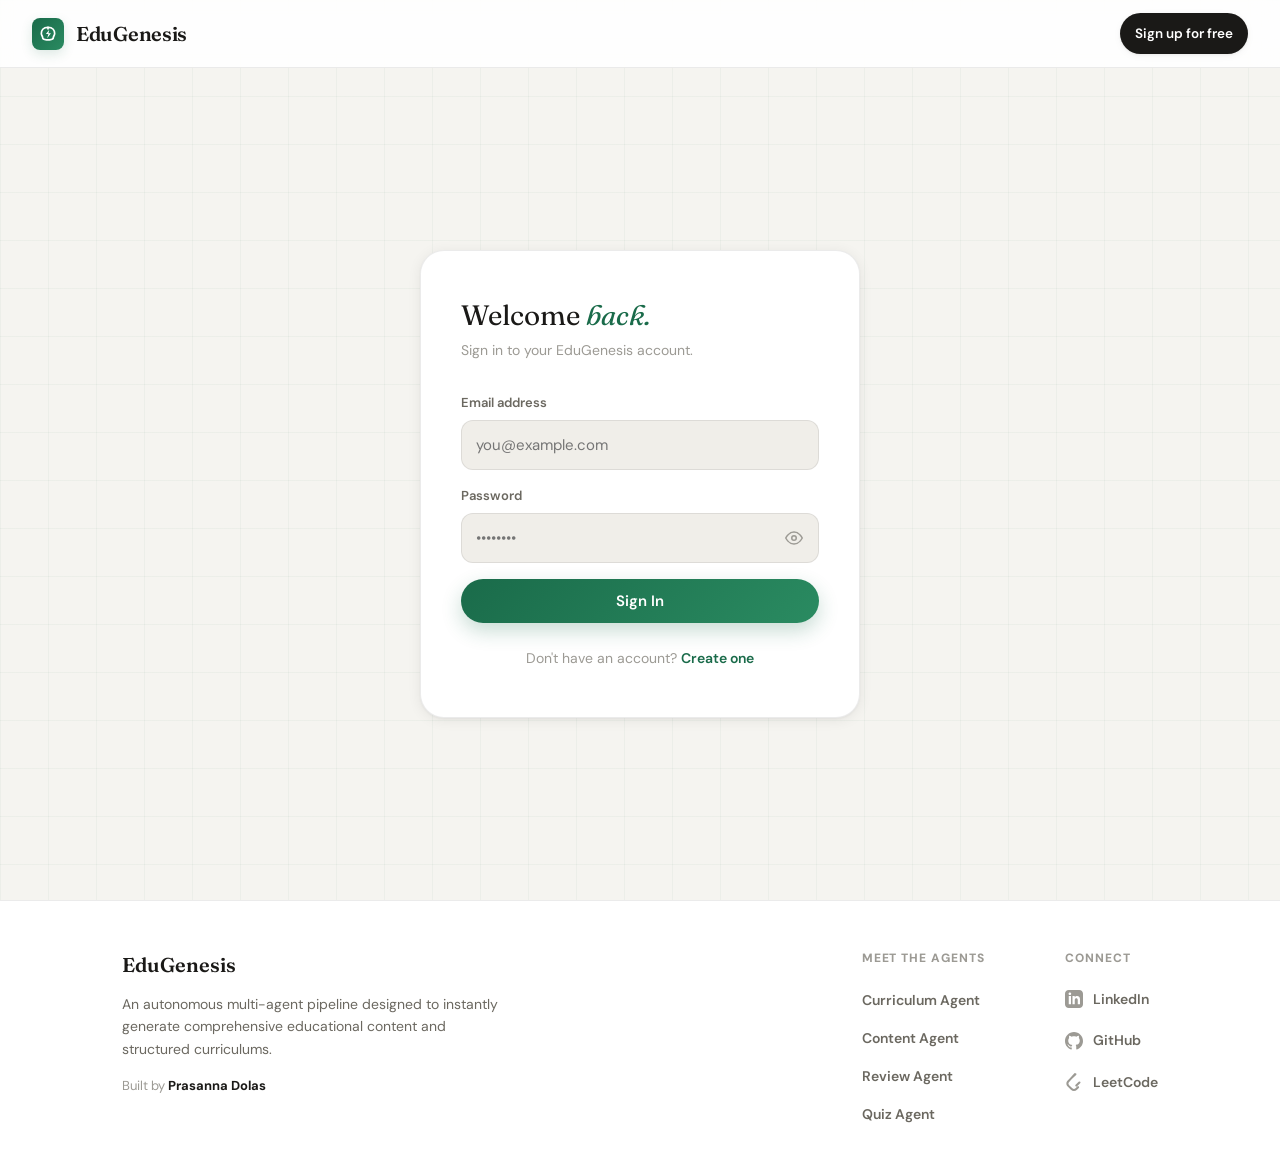
==== commit 88dea977: "updated pages & formating,connections,databases," ====
--- a/static/login.html
+++ b/static/login.html
@@ -78,6 +78,36 @@
     .card-footer { text-align: center; font-size: 14px; color: var(--text-muted); margin-top: 24px; }
     .card-footer a { color: var(--accent); text-decoration: none; font-weight: 600; transition: color var(--transition); }
     .card-footer a:hover { color: #114a33; }
+
+    /* Password Toggle Styles */
+    .password-wrapper {
+      position: relative;
+      display: flex;
+      align-items: center;
+    }
+    
+    .password-wrapper input {
+      padding-right: 40px; /* Prevents text from hiding behind the icon */
+    }
+    
+    .password-toggle {
+      position: absolute;
+      right: 12px;
+      background: none;
+      border: none;
+      color: var(--text-muted);
+      cursor: pointer;
+      display: flex;
+      align-items: center;
+      justify-content: center;
+      padding: 4px;
+      transition: color var(--transition);
+      outline: none;
+    }
+    
+    .password-toggle:hover, .password-toggle:focus {
+      color: var(--accent); /* Highlights green when hovered */
+    }
   </style>
 </head>
 <body>
@@ -118,9 +148,17 @@
           <label for="login-email">Email address</label>
           <input type="email" id="login-email" placeholder="you@example.com" autocomplete="email"/>
         </div>
-        <div class="field">
+       <div class="field">
           <label for="login-password">Password</label>
-          <input type="password" id="login-password" placeholder="••••••••" autocomplete="current-password"/>
+          <div class="password-wrapper">
+            <input type="password" id="login-password" placeholder="••••••••" autocomplete="current-password"/>
+            <button type="button" class="password-toggle" onclick="togglePasswordVisibility()" aria-label="Toggle password visibility" tabindex="-1">
+              <svg id="eye-icon" viewBox="0 0 24 24" width="18" height="18" fill="none" stroke="currentColor" stroke-width="2" stroke-linecap="round" stroke-linejoin="round">
+                <path d="M1 12s4-8 11-8 11 8 11 8-4 8-11 8-11-8-11-8z"></path>
+                <circle cx="12" cy="12" r="3"></circle>
+              </svg>
+            </button>
+          </div>
         </div>
         
         <button class="submit-btn" id="login-btn" onclick="handleLogin()">
@@ -242,6 +280,28 @@
 document.addEventListener("keydown", e => {
   if (e.key === "Enter") handleLogin();
 });
+
+// Toggle password visibility
+function togglePasswordVisibility() {
+  const input = document.getElementById("login-password");
+  const icon = document.getElementById("eye-icon");
+
+  if (input.type === "password") {
+    input.type = "text";
+    // Change to "Eye Off" (slashed eye)
+    icon.innerHTML = `
+      <path d="M17.94 17.94A10.07 10.07 0 0 1 12 20c-7 0-11-8-11-8a18.45 18.45 0 0 1 5.06-5.94M9.9 4.24A9.12 9.12 0 0 1 12 4c7 0 11 8 11 8a18.5 18.5 0 0 1-2.16 3.19m-6.72-1.07a3 3 0 1 1-4.24-4.24"></path>
+      <line x1="1" y1="1" x2="23" y2="23"></line>
+    `;
+  } else {
+    input.type = "password";
+    // Change back to "Eye Open"
+    icon.innerHTML = `
+      <path d="M1 12s4-8 11-8 11 8 11 8-4 8-11 8-11-8-11-8z"></path>
+      <circle cx="12" cy="12" r="3"></circle>
+    `;
+  }
+}
 </script>
 </body>
 </html>
--- a/static/style.css
+++ b/static/style.css
@@ -906,47 +906,165 @@
 
 /* ── HISTORY MODAL STYLES ── */
 .history-card {
+  position: relative; /* CRITICAL: Keeps the button inside the card */
   border: 1px solid var(--border);
   border-radius: var(--radius-md);
-  padding: 16px;
-  margin-bottom: 12px;
+  padding: 16px 20px;
+  margin-bottom: 10px;
   background: var(--surface);
   cursor: pointer;
   transition: all var(--transition);
 }
+
 .history-card:hover {
   border-color: var(--accent);
   box-shadow: 0 4px 12px rgba(26,107,74,0.08);
   transform: translateY(-2px);
 }
-.history-title { font-size: 16px; font-weight: 700; color: var(--text-primary); margin-bottom: 4px; }
-.history-meta { font-size: 13px; color: var(--text-muted); display: flex; gap: 12px; }
+
+.history-delete-btn {
+  position: absolute;
+  bottom: 12px; /* MOVED from top to bottom */
+  right: 14px;  /* Stays on the right side */
+  background: var(--surface2);
+  border: none;
+  color: var(--text-muted);
+  cursor: pointer;
+  opacity: 0; /* Hidden until you hover */
+  transition: all 0.2s ease;
+  padding: 6px;
+  border-radius: 6px;
+  display: flex;
+  align-items: center;
+  justify-content: center;
+  z-index: 10;
+}
+
+.history-card:hover .history-delete-btn {
+  opacity: 1; 
+}
+
+.history-delete-btn:hover {
+  color: var(--danger);
+  background: var(--danger-light);
+}
+
+@media (max-width: 768px) {
+  .history-delete-btn { opacity: 1; }
+}
+
+.history-title { 
+  font-size: 15px; 
+  font-weight: 700; 
+  color: var(--text-primary); 
+  margin-bottom: 8px; /* Increased slightly to give space above the date */
+  padding-right: 0; 
+}
+
+.history-meta { 
+  font-size: 12px; 
+  color: var(--text-muted); 
+  display: flex; 
+  gap: 8px; 
+  align-items: center; 
+  padding-right: 32px; /* Prevents the date text from hitting the trash can */
+}
+
+.history-meta::before { 
+  content: ''; 
+  display: inline-block; 
+  width: 3px; 
+  height: 3px; 
+  border-radius: 50%; 
+  background: var(--text-muted); 
+}
+
+/* ── COURSE READER MODAL OVERRIDES ── */
+#course-reader-modal .modal-card {
+  background: var(--bg);
+  border: 1px solid var(--border);
+}
+
+#course-reader-modal .modal-header {
+  background: var(--surface);
+  padding: 20px 28px 20px;
+  border-bottom: 1px solid var(--border);
+}
+
+#course-reader-modal .modal-title {
+  font-family: var(--font-display);
+  font-size: 22px;
+  font-weight: 400;
+  letter-spacing: -0.3px;
+  color: var(--text-primary);
+}
+
+/* ── READER CONTENT AREA ── */
 .history-content-viewer {
+  background: transparent;
+  padding: 28px 32px 8px;
+  max-height: none;
+  overflow-y: visible;
+  border: none;
+  font-size: 15px;
+  line-height: 1.75;
+  color: var(--text-primary);
+}
+
+/* Generic prose inside the viewer */
+.history-content-viewer p {
+  color: var(--text-secondary);
+  margin-bottom: 14px;
+  line-height: 1.8;
+}
+.history-content-viewer strong { color: var(--text-primary); font-weight: 700; }
+.history-content-viewer ul,
+.history-content-viewer ol {
+  padding-left: 20px;
+  margin-bottom: 14px;
+  color: var(--text-secondary);
+}
+.history-content-viewer li { margin-bottom: 6px; line-height: 1.7; }
+.history-content-viewer h2 {
+  font-family: var(--font-display);
+  font-size: 18px;
+  font-weight: 600;
+  color: var(--text-primary);
+  margin: 24px 0 10px;
+  letter-spacing: -0.2px;
+}
+.history-content-viewer h3 {
+  font-size: 14px;
+  font-weight: 800;
+  text-transform: uppercase;
+  letter-spacing: 0.06em;
+  color: var(--text-muted);
+  margin: 20px 0 8px;
+}
+.history-content-viewer pre {
   background: var(--surface2);
-  padding: 24px;
+  border: 1px solid var(--border);
+  padding: 14px 18px;
   border-radius: var(--radius-md);
-  margin-top: 16px;
-  max-height: 60vh;
-  overflow-y: auto;
-  border: 1px solid var(--border);
-}
-
-/* Add this to style.css to make the modal course content pop */
-.history-content-viewer {
-    background: var(--surface);
-    padding: 30px;
-    border-radius: var(--radius-lg);
-    border: 1px solid var(--border);
-    max-height: 60vh;
-    overflow-y: auto;
-    font-size: 14px;
-    line-height: 1.7;
-    color: var(--text-primary);
-}
-
-.history-content-viewer h1 { font-size: 24px; margin-bottom: 20px; color: var(--accent); }
-.history-content-viewer h2 { font-size: 20px; margin: 20px 0 10px; }
-.history-content-viewer pre { background: var(--surface2); padding: 15px; border-radius: 8px; overflow-x: auto; }
+  overflow-x: auto;
+  font-size: 13px;
+  line-height: 1.6;
+  margin-bottom: 14px;
+}
+.history-content-viewer hr {
+  border: none;
+  border-top: 1px solid var(--border);
+  margin: 20px 0;
+}
+.history-content-viewer blockquote {
+  border-left: 3px solid var(--accent);
+  padding: 10px 16px;
+  margin: 14px 0;
+  background: var(--accent-light);
+  border-radius: 0 var(--radius-sm) var(--radius-sm) 0;
+  color: var(--text-secondary);
+  font-style: italic;
+}
 
 .profile-pill {
   display: flex;
@@ -1054,7 +1172,36 @@
   .sidebar { width: 300px; left: -300px; }
   .sidebar.open { transform: translateX(300px); }
 }
-
+/* Sidebar Navigation Buttons (Gemini Style) */
+.sidebar-nav-btn {
+  display: flex;
+  align-items: center;
+  gap: 12px;
+  width: 100%;
+  padding: 10px 14px;
+  background: transparent;
+  border: none;
+  border-radius: 999px; /* Gives nice pill-shaped hover effect */
+  color: var(--text-primary);
+  font-size: 14.5px;
+  font-weight: 500;
+  cursor: pointer;
+  text-align: left;
+  transition: background 0.2s ease;
+}
+
+.sidebar-nav-btn:hover {
+  background: var(--surface2); /* Light grey hover background */
+}
+
+.sidebar-nav-btn svg {
+  color: var(--text-secondary);
+}
+
+.sidebar-close-icon:hover {
+  background: var(--surface2) !important;
+  color: var(--text-primary) !important;
+}
 /* ── DASHBOARD LAYOUT ALIGNMENT FIX ── */
 
 /* Force the core wrappers to start from the top, not the center */
@@ -1074,4 +1221,718 @@
 .create-hero {
   margin-top: 0 !important;
   padding-top: 48px !important;
+}
+
+/* ── VISUALIZER PILLS (INLINE INTERACTIVE TAGS) ── */
+.visualizer-pill {
+  display: inline-flex;
+  align-items: center;
+  gap: 6px;
+  padding: 4px 12px;
+  margin: 0 4px;
+  background: linear-gradient(135deg, var(--accent-light), #d1eadf);
+  border: 1px solid rgba(26, 107, 74, 0.2);
+  border-radius: var(--radius-full);
+  color: var(--accent);
+  font-family: var(--font-body);
+  font-size: 13.5px;
+  font-weight: 700;
+  cursor: pointer;
+  transition: all 0.2s cubic-bezier(0.16, 1, 0.3, 1);
+  vertical-align: middle;
+  line-height: 1;
+}
+
+.visualizer-pill:hover {
+  background: var(--accent);
+  color: #fff;
+  transform: translateY(-2px);
+  box-shadow: 0 4px 12px rgba(26, 107, 74, 0.25);
+}
+
+.visualizer-pill svg {
+  transition: transform 0.3s ease;
+}
+
+.visualizer-pill:hover svg {
+  transform: scale(1.1) rotate(15deg);
+}
+
+/* ── COURSE READER MODAL CARD ── */
+.reader-modal-card {
+  max-width: 820px;
+  width: 95%;
+  max-height: 92vh;
+  display: flex;
+  flex-direction: column;
+  padding: 0;
+  background: var(--bg);
+  border-radius: var(--radius-xl);
+  overflow: hidden;
+  border: 1px solid var(--border);
+  box-shadow: 0 24px 64px rgba(0,0,0,0.12), 0 4px 16px rgba(0,0,0,0.06);
+}
+
+.reader-modal-header {
+  display: flex;
+  align-items: flex-start;
+  justify-content: space-between;
+  gap: 16px;
+  padding: 22px 28px 20px;
+  background: var(--surface);
+  border-bottom: 1px solid var(--border);
+  flex-shrink: 0;
+}
+
+.reader-modal-title-group { display: flex; flex-direction: column; gap: 3px; }
+
+.reader-modal-eyebrow {
+  font-size: 10px;
+  font-weight: 800;
+  text-transform: uppercase;
+  letter-spacing: 0.1em;
+  color: var(--accent);
+}
+
+.reader-modal-header .modal-title {
+  font-family: var(--font-display);
+  font-size: 21px;
+  font-weight: 400;
+  letter-spacing: -0.3px;
+  color: var(--text-primary);
+  line-height: 1.2;
+}
+
+.reader-modal-scroll {
+  flex: 1;
+  overflow-y: auto;
+  padding: 24px 28px 28px;
+  scroll-behavior: smooth;
+}
+
+/* Nice scrollbar for the reader */
+.reader-modal-scroll::-webkit-scrollbar { width: 5px; }
+.reader-modal-scroll::-webkit-scrollbar-track { background: transparent; }
+.reader-modal-scroll::-webkit-scrollbar-thumb { background: var(--border-strong); border-radius: 4px; }
+
+/* history-content-viewer is now used for the outer prose wrapper */
+.history-content-viewer {
+  background: transparent;
+  padding: 0;
+  max-height: none;
+  overflow-y: visible;
+  border: none;
+  font-size: 15px;
+  line-height: 1.75;
+  color: var(--text-primary);
+}
+
+/* Mobile reader adjustments */
+@media (max-width: 640px) {
+  .reader-modal-card {
+    max-width: 100%;
+    width: 100%;
+    max-height: 95vh;
+    border-radius: var(--radius-xl) var(--radius-xl) 0 0;
+    align-self: flex-end;
+    margin-bottom: 0;
+  }
+  .reader-modal-header { padding: 18px 20px 16px; }
+  .reader-modal-scroll { padding: 18px 16px 24px; }
+  .course-accordion summary { padding: 15px 16px; font-size: 14px; }
+  .accordion-content h2 { margin-left: 16px; margin-right: 16px; }
+  .accordion-content h3 { margin-left: 16px; margin-right: 16px; }
+  .accordion-content ul,
+  .accordion-content ol { padding-left: 32px; padding-right: 16px; }
+  .accordion-content > p,
+  .accordion-content > ul,
+  .accordion-content > ol { padding-left: 16px; padding-right: 16px; }
+  .accordion-content pre { margin: 10px 16px; }
+}
+
+/* ── COURSE ACCORDION (MODULE CARDS) ── */
+.course-accordion {
+  background: var(--surface);
+  border: 1px solid var(--border);
+  border-radius: var(--radius-lg);
+  margin-bottom: 12px;
+  transition: box-shadow var(--transition), border-color var(--transition);
+  overflow: hidden;
+}
+.course-accordion:hover {
+  box-shadow: 0 6px 20px rgba(0,0,0,0.06);
+  border-color: var(--border-strong);
+}
+
+/* Module number badge extracted from title */
+.course-accordion summary {
+  padding: 18px 22px;
+  font-family: var(--font-body);
+  font-size: 15px;
+  font-weight: 700;
+  color: var(--text-primary);
+  background: var(--surface);
+  border-radius: var(--radius-lg);
+  cursor: pointer;
+  list-style: none;
+  display: flex;
+  align-items: center;
+  gap: 14px;
+  user-select: none;
+  transition: background var(--transition), color var(--transition);
+  position: relative;
+}
+.course-accordion summary::-webkit-details-marker { display: none; }
+
+/* Module icon dot */
+.course-accordion summary::before {
+  content: '';
+  flex-shrink: 0;
+  width: 10px;
+  height: 10px;
+  border-radius: 50%;
+  background: var(--border-strong);
+  transition: background var(--transition), box-shadow var(--transition);
+}
+
+/* Chevron arrow */
+.course-accordion summary::after {
+  content: '';
+  margin-left: auto;
+  flex-shrink: 0;
+  width: 18px; height: 18px;
+  background-image: url("data:image/svg+xml,%3Csvg viewBox='0 0 20 20' fill='%236b6860' xmlns='http://www.w3.org/2000/svg'%3E%3Cpath fill-rule='evenodd' clip-rule='evenodd' d='M5.23 7.21a.75.75 0 011.06.02L10 10.94l3.71-3.71a.75.75 0 111.06 1.06l-4.24 4.25a.75.75 0 01-1.06 0L5.21 8.27a.75.75 0 01.02-1.06z'/%3E%3C/svg%3E");
+  background-size: cover;
+  transition: transform 0.3s cubic-bezier(0.4, 0, 0.2, 1);
+  opacity: 0.6;
+}
+
+/* Open state */
+.course-accordion[open] summary {
+  background: linear-gradient(135deg, #f0faf5 0%, #e8f4ee 100%);
+  color: var(--accent);
+  border-radius: var(--radius-lg) var(--radius-lg) 0 0;
+  border-bottom: 1px solid rgba(26,107,74,0.12);
+}
+.course-accordion[open] summary::before {
+  background: var(--accent);
+  box-shadow: 0 0 0 3px rgba(26,107,74,0.15);
+}
+.course-accordion[open] summary::after {
+  transform: rotate(-180deg);
+  background-image: url("data:image/svg+xml,%3Csvg viewBox='0 0 20 20' fill='%231a6b4a' xmlns='http://www.w3.org/2000/svg'%3E%3Cpath fill-rule='evenodd' clip-rule='evenodd' d='M5.23 7.21a.75.75 0 011.06.02L10 10.94l3.71-3.71a.75.75 0 111.06 1.06l-4.24 4.25a.75.75 0 01-1.06 0L5.21 8.27a.75.75 0 01.02-1.06z'/%3E%3C/svg%3E");
+  opacity: 1;
+}
+
+/* ── ACCORDION CONTENT — the readable zone ── */
+.course-accordion .accordion-content {
+  padding: 0;
+  background: var(--surface);
+  border-radius: 0 0 var(--radius-lg) var(--radius-lg);
+  animation: slideDown 0.25s ease-out;
+}
+
+@keyframes slideDown {
+  from { opacity: 0; transform: translateY(-8px); }
+  to   { opacity: 1; transform: translateY(0); }
+}
+
+/* Module summary banner — the green highlighted first block */
+.accordion-content .module-summary-block {
+  background: linear-gradient(135deg, #f0faf5, #e8f4ee);
+  border-bottom: 1px solid rgba(26,107,74,0.1);
+  padding: 16px 24px;
+  font-size: 13.5px;
+  color: var(--accent);
+  line-height: 1.65;
+  font-weight: 500;
+}
+
+/* Lesson sections within the accordion */
+.accordion-content .lesson-section {
+  padding: 20px 24px;
+  border-bottom: 1px solid var(--border);
+}
+.accordion-content .lesson-section:last-child { border-bottom: none; }
+
+.accordion-content .lesson-section-title {
+  font-size: 14px;
+  font-weight: 800;
+  color: var(--text-primary);
+  margin-bottom: 10px;
+  display: flex;
+  align-items: center;
+  gap: 8px;
+}
+.accordion-content .lesson-section-title::before {
+  content: '';
+  width: 3px;
+  height: 14px;
+  background: var(--accent2);
+  border-radius: 2px;
+  flex-shrink: 0;
+}
+
+/* Prose inside the content */
+.accordion-content p {
+  font-size: 14.5px;
+  color: var(--text-secondary);
+  line-height: 1.8;
+  margin-bottom: 12px;
+}
+.accordion-content p:last-child { margin-bottom: 0; }
+
+.accordion-content strong { color: var(--text-primary); }
+
+.accordion-content h2 {
+  font-family: var(--font-display);
+  font-size: 17px;
+  font-weight: 500;
+  color: var(--text-primary);
+  margin: 22px 24px 10px;
+  letter-spacing: -0.2px;
+  padding-bottom: 8px;
+  border-bottom: 1px solid var(--border);
+}
+.accordion-content h2:first-child { margin-top: 0; }
+
+.accordion-content h3 {
+  font-size: 12px;
+  font-weight: 800;
+  text-transform: uppercase;
+  letter-spacing: 0.07em;
+  color: var(--accent);
+  margin: 18px 24px 6px;
+}
+
+.accordion-content ul,
+.accordion-content ol {
+  padding: 0 24px 0 44px;
+  margin-bottom: 12px;
+  color: var(--text-secondary);
+}
+.accordion-content li {
+  font-size: 14.5px;
+  line-height: 1.75;
+  margin-bottom: 5px;
+}
+
+.accordion-content pre {
+  margin: 12px 24px;
+  background: var(--surface2);
+  border: 1px solid var(--border);
+  border-radius: var(--radius-md);
+  padding: 14px 16px;
+  font-size: 13px;
+  overflow-x: auto;
+  line-height: 1.6;
+}
+
+.accordion-content hr {
+  border: none;
+  border-top: 1px solid var(--border);
+  margin: 4px 24px;
+}
+
+/* Catch-all for elements not inside a section wrapper */
+.accordion-content > p,
+.accordion-content > ul,
+.accordion-content > ol,
+.accordion-content > blockquote {
+  padding-left: 24px;
+  padding-right: 24px;
+  margin-bottom: 14px;
+}
+.accordion-content > p:first-child { padding-top: 20px; }
+.accordion-content > :last-child { padding-bottom: 20px; }
+
+/* Fix internal spacing edges */
+.course-accordion .accordion-content > :first-child { margin-top: 0; }
+.course-accordion .accordion-content > :last-child { margin-bottom: 0; }
+
+/* ── OVERRIDE: PERFECT PADDING FIX FOR ACCORDIONS ── */
+
+/* 1. Add an unbreakable Master Padding to the white container */
+.course-accordion .accordion-content {
+  padding: 24px 32px !important;
+  box-sizing: border-box !important;
+}
+
+/* 2. Strip away all the buggy left/right margins from the internal text */
+.course-accordion .accordion-content > * {
+  padding-left: 0 !important;
+  padding-right: 0 !important;
+  margin-left: 0 !important;
+  margin-right: 0 !important;
+}
+
+/* 3. Re-apply correct vertical spacing for readability */
+.course-accordion .accordion-content p {
+  margin-bottom: 14px !important;
+}
+
+.course-accordion .accordion-content h1,
+.course-accordion .accordion-content h2,
+.course-accordion .accordion-content h3,
+.course-accordion .accordion-content h4,
+.course-accordion .accordion-content h5 {
+  margin-top: 24px !important;
+  margin-bottom: 12px !important;
+  color: var(--text-primary);
+}
+
+/* Ensure the very first item doesn't have an awkward gap at the top */
+.course-accordion .accordion-content > *:first-child { 
+  margin-top: 0 !important; 
+}
+
+/* 4. Restore just enough left-padding for bullets so they don't get cut off */
+.course-accordion .accordion-content ul,
+.course-accordion .accordion-content ol {
+  padding-left: 24px !important;
+  margin-bottom: 16px !important;
+}
+
+.course-accordion .accordion-content pre {
+  padding: 16px !important;
+  margin-top: 16px !important;
+  margin-bottom: 16px !important;
+  width: 100% !important;
+}
+
+/* 5. Keep it looking beautiful on mobile screens */
+@media (max-width: 640px) {
+  .course-accordion .accordion-content {
+    padding: 16px 20px !important;
+  }
+}
+
+/* ─────────────────────────────────────────────────────────
+   MY COURSES MODAL: STACKED LIST & ACTION BUTTONS
+───────────────────────────────────────────────────────── */
+
+/* Forces the corners to stay round at the bottom */
+#my-courses-modal .modal-card {
+  overflow: hidden !important;
+  border-radius: 24px !important;
+}
+
+/* Custom Green Button Style */
+.btn-green {
+  background: linear-gradient(135deg, var(--accent), #2a8b61);
+  color: white;
+  border: none;
+  transition: all 0.2s ease;
+}
+
+.btn-green:hover {
+  background: #155a3c;
+  color: white;
+  transform: translateY(-1px);
+  box-shadow: 0 4px 12px rgba(26,107,74,0.2);
+}
+
+/* 1-Column Stacked Layout */
+#my-courses-grid {
+  display: grid;
+  grid-template-columns: 1fr;
+  gap: 16px;
+}
+
+/* Action Buttons General Hover Effects */
+.my-courses-actions .btn {
+  transition: transform 0.2s ease, box-shadow 0.2s ease;
+}
+.my-courses-actions .btn-primary:hover {
+  transform: translateY(-1px);
+  box-shadow: 0 4px 12px rgba(0,0,0,0.15);
+}
+
+/* History Card List Layout */
+#my-courses-grid .history-card {
+  padding: 20px 24px;
+  background: var(--surface);
+  border: 1px solid var(--border-strong);
+  border-radius: 16px;
+  transition: all 0.2s ease;
+  display: flex;
+  flex-direction: column;
+  justify-content: center;
+  min-height: 85px;
+}
+
+#my-courses-grid .history-card:hover {
+  border-color: var(--accent);
+  box-shadow: 0 6px 16px rgba(26,107,74,0.08);
+  transform: translateY(-2px);
+}
+
+#my-courses-grid .history-title {
+  font-size: 16px;
+  font-weight: 700;
+  color: var(--text-primary);
+  margin-bottom: 6px;
+  padding-right: 24px; /* Room for delete icon */
+}
+
+#my-courses-grid .history-meta {
+  font-size: 13px;
+  color: var(--text-secondary);
+}
+
+/* Interactive Search Focus State */
+#course-search-input:focus {
+  border-color: var(--accent);
+  box-shadow: inset 0 0 0 1px var(--accent);
+}
+
+/* ── MOBILE PADDING & RESPONSIVENESS ── */
+@media (max-width: 640px) {
+  #my-courses-modal .modal-card {
+    width: 100% !important;
+    max-width: 100% !important;
+    height: 95vh;
+    max-height: 95vh;
+    border-radius: 24px 24px 0 0 !important; /* Slide up sheet style */
+    align-self: flex-end;
+    margin-bottom: 0;
+  }
+  
+  #my-courses-modal .modal-header {
+    padding: 18px 20px !important;
+  }
+  
+  #my-courses-modal .my-courses-scroll-area {
+    padding: 20px 20px 40px !important; /* Adds safe padding at bottom */
+  }
+  
+  .my-courses-actions {
+    flex-direction: column;
+    gap: 12px;
+  }
+  
+  .my-courses-actions .btn {
+    width: 100%;
+  }
+  
+  #my-courses-grid .history-card {
+    padding: 16px 20px;
+  }
+}
+
+/* ── THE POPUP CONTAINER ── */
+#header-user-popup {
+  /* Positioning & Layout */
+  position: absolute;
+  top: calc(100% + 12px);
+  right: 0;
+  width: 280px; 
+  padding: 24px;
+  
+  /* Appearance */
+  background: var(--surface);
+  border: 1px solid var(--border);
+  border-radius: 20px; 
+  box-shadow: 0 12px 40px rgba(0, 0, 0, 0.08), 0 4px 12px rgba(0, 0, 0, 0.04); 
+  z-index: 100;
+  
+  /* Entrance Animation */
+  animation: popupFadeIn 0.25s cubic-bezier(0.16, 1, 0.3, 1) forwards;
+  transform-origin: top right;
+}
+
+/* Entrance Keyframes */
+@keyframes popupFadeIn {
+  from { 
+    opacity: 0; 
+    transform: translateY(-12px) scale(0.96); 
+  }
+  to { 
+    opacity: 1; 
+    transform: translateY(0) scale(1); 
+  }
+}
+
+/* ── TYPOGRAPHY (NAME & EMAIL) ── */
+#popup-header-name {
+  font-size: 17px;
+  font-weight: 700;
+  color: var(--text-primary);
+  margin-bottom: 2px;
+  letter-spacing: -0.2px;
+}
+
+#popup-header-email {
+  font-size: 13.5px;
+  color: var(--text-secondary);
+  word-break: break-all;
+  margin-bottom: 20px;
+  padding-bottom: 20px;
+  border-bottom: 1px solid var(--border); /* Adds a clean separator line */
+}
+
+/* ── SIGN OUT BUTTON ── */
+.popup-signout-btn {
+  display: flex;
+  align-items: center;
+  justify-content: center;
+  width: 100%;
+  padding: 12px;
+  background: var(--danger-light);
+  color: var(--danger);
+  font-weight: 600;
+  font-size: 14.5px;
+  border: none;
+  border-radius: 12px;
+  cursor: pointer;
+  transition: all 0.2s ease;
+}
+
+.popup-signout-btn:hover {
+  background: #fce8e8; /* Slightly deeper red on hover */
+  color: #a31c12;
+  transform: translateY(-1px);
+}
+
+/* Arrow inside the button */
+.popup-signout-btn svg {
+  margin-right: 8px;
+  transition: transform 0.2s ease;
+}
+
+/* Slide the arrow slightly to the left on hover */
+.popup-signout-btn:hover svg {
+  transform: translateX(-3px); 
+}
+
+/* ─────────────────────────────────────────────────────────
+   EXPLORE TOPICS LIBRARY MODAL (SPLIT DIRECTORY + BUTTON GRID)
+───────────────────────────────────────────────────────── */
+
+#explore-modal .modal-card {
+  width: 95%;
+  max-width: 1400px;
+  height: 90vh;
+}
+
+/* SEARCH BAR */
+#explore-search-input {
+  height: 56px;
+  width: 100%;
+  padding: 0 24px 0 52px;
+  border-radius: 12px;
+  border: 1px solid var(--border-strong);
+  background-color: var(--surface);
+  background-image: url("data:image/svg+xml,%3Csvg xmlns='http://www.w3.org/2000/svg' width='20' height='20' viewBox='0 0 24 24' fill='none' stroke='%239c9a94' stroke-width='2.5' stroke-linecap='round' stroke-linejoin='round'%3E%3Ccircle cx='11' cy='11' r='8'%3E%3C/circle%3E%3Cline x1='21' y1='21' x2='16.65' y2='16.65'%3E%3C/line%3E%3C/svg%3E");
+  background-repeat: no-repeat;
+  background-position: 20px center;
+  color: var(--text-primary);
+  font-family: var(--font-body);
+  font-size: 15px;
+  outline: none;
+  box-shadow: 0 2px 8px rgba(0,0,0,0.02);
+  transition: all 0.2s ease;
+  margin-bottom: 32px; /* Slightly more breathing room below search */
+}
+
+#explore-search-input:focus {
+  border-color: var(--accent);
+  box-shadow: inset 0 0 0 1px var(--accent);
+}
+
+/* ── DIRECTORY GRID (PERFECTLY ALIGNED TO SEARCH BAR) ── */
+.explore-library-grid {
+  display: grid;
+  grid-template-columns: 1fr 1fr;
+  gap: 32px; /* Clean empty space between left and right columns */
+  padding: 0 24px 32px 24px; /* Compress the grid to exactly match the Search Bar */
+  border-top: none;
+}
+
+.explore-column {
+  display: flex;
+  flex-direction: column;
+  border-right: none !important; /* Removed the harsh center line */
+}
+
+.explore-category {
+  background: transparent;
+  border: none;
+  border-radius: 0;
+  padding: 0;
+  margin: 0 0 32px 0; /* Space between vertical categories */
+  box-shadow: none;
+}
+
+/* ── 1. SOLID GREEN CONTAINED HEADERS ── */
+.explore-category-title {
+  margin: 0 0 16px 0;
+  padding: 12px 18px;
+  font-size: 14px;
+  font-weight: 800; 
+  color: #ffffff; 
+  background: var(--accent); /* Website Theme Green */
+  text-transform: uppercase;
+  letter-spacing: 0.08em;
+  position: sticky;
+  top: 0;
+  z-index: 10;
+  border-radius: 12px; /* Rounded corners matching your theme */
+  box-shadow: 0 4px 12px rgba(26,107,74,0.15); /* Soft, premium shadow */
+}
+
+/* ── 2. TWO BUTTONS PER LINE (GRID) ── */
+.explore-chips {
+  display: grid !important;
+  grid-template-columns: repeat(2, 1fr) !important; 
+  gap: 12px !important;
+  padding: 0 !important; /* Removed messy internal padding */
+}
+
+/* ── 3. THEMED BUTTON SHAPE ── */
+.explore-chips .chip {
+  width: 100%;
+  border: 1px solid var(--border-strong); 
+  border-radius: 12px; 
+  background: var(--surface); 
+  padding: 14px 16px;
+  font-size: 13.5px;
+  font-weight: 600; 
+  justify-content: flex-start;
+  transition: all 0.2s cubic-bezier(0.16, 1, 0.3, 1);
+  display: flex;
+  align-items: center;
+  cursor: pointer;
+  color: var(--text-primary);
+  line-height: 1.4;
+}
+
+/* Hover Effect */
+/* Hover Effect (Turns Pitch Black instead of Green) */
+.explore-chips .chip:hover {
+  background: var(--text-primary); /* Uses your theme's black */
+  color: #ffffff;
+  border-color: var(--text-primary);
+  transform: translateY(-2px);
+  box-shadow: 0 6px 16px rgba(0, 0, 0, 0.15); /* Switched to a clean black shadow */
+}
+
+.explore-chips .chip:active {
+  transform: translateY(0);
+  background: #000000; /* Slightly darker black on direct press */
+  border-color: #000000;
+  box-shadow: 0 2px 6px rgba(0, 0, 0, 0.1);
+}
+
+/* ── MOBILE RESPONSIVENESS ── */
+@media (max-width: 900px){
+  .explore-library-grid {
+      grid-template-columns: 1fr; /* Stack left/right into a single column */
+  }
+}
+
+@media (max-width: 550px){
+  .explore-chips {
+      grid-template-columns: 1fr !important; /* 1 button per line on phones */
+  }
 }
